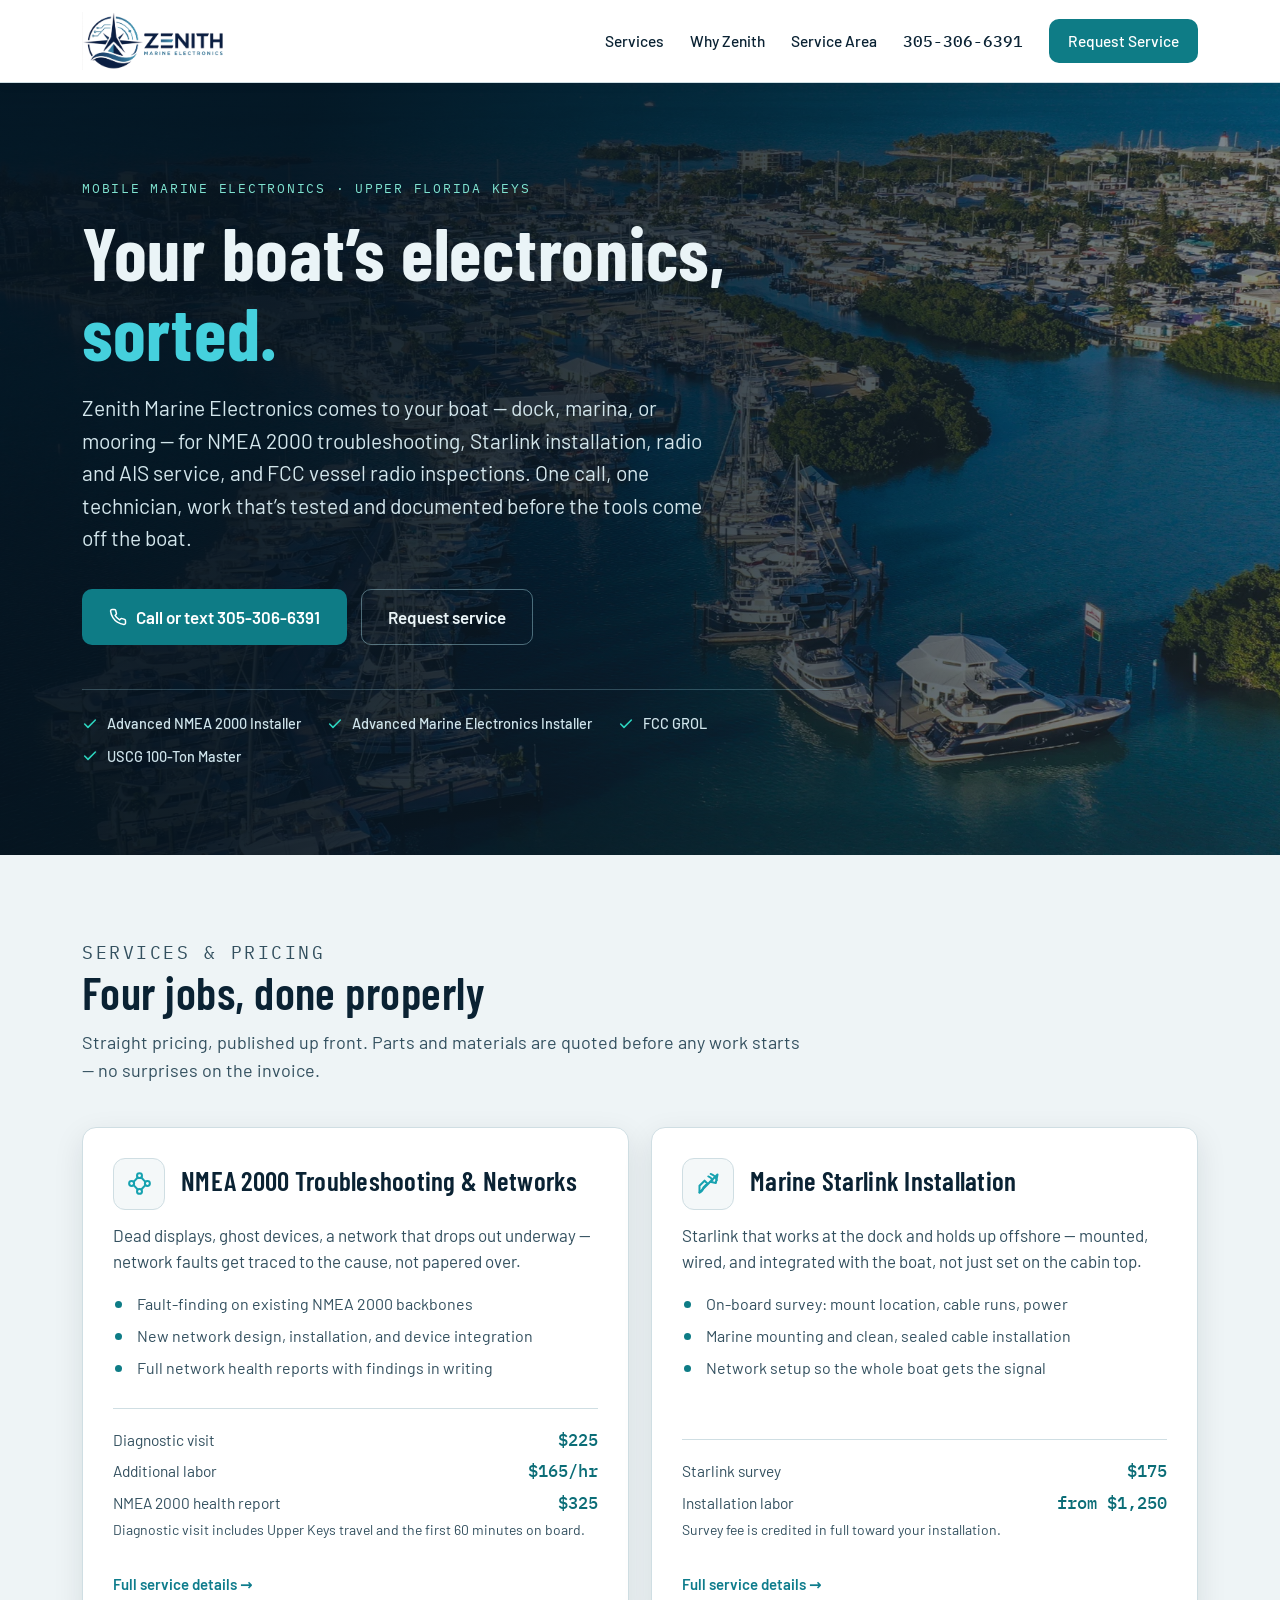
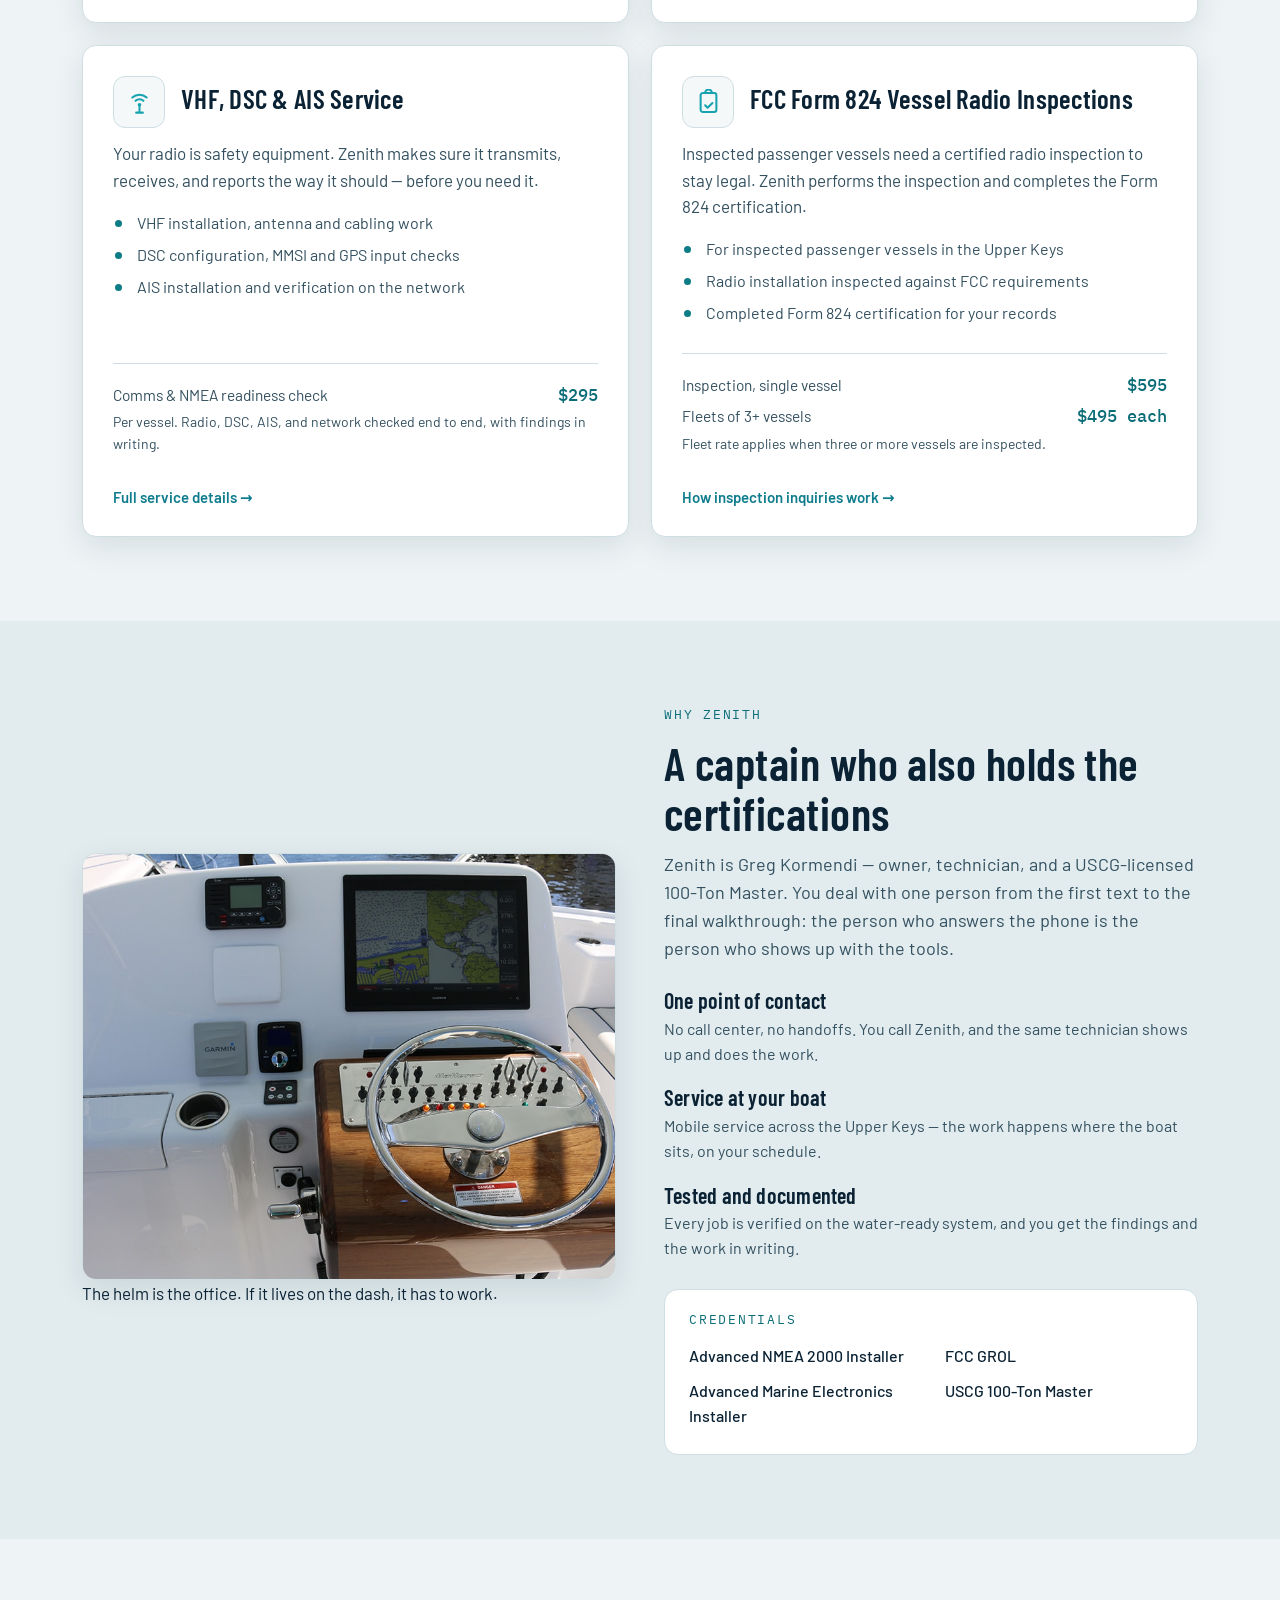
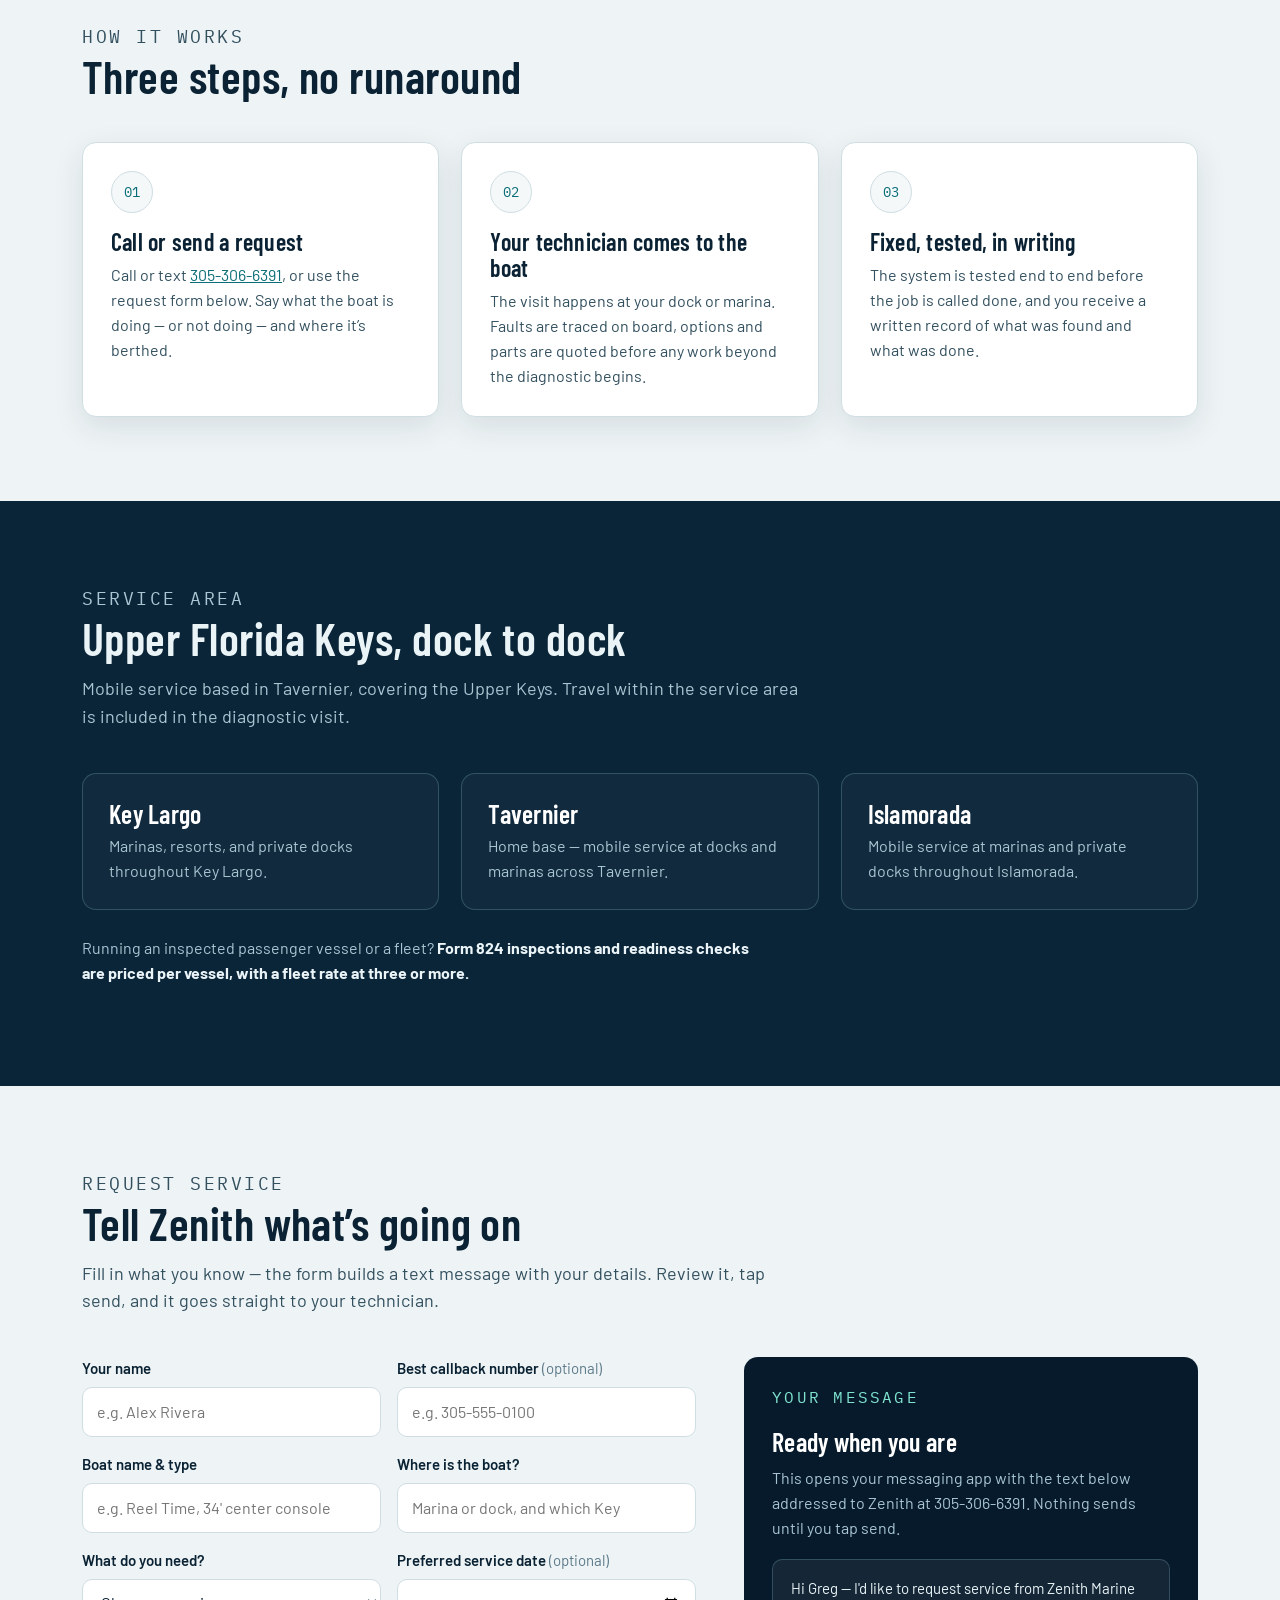
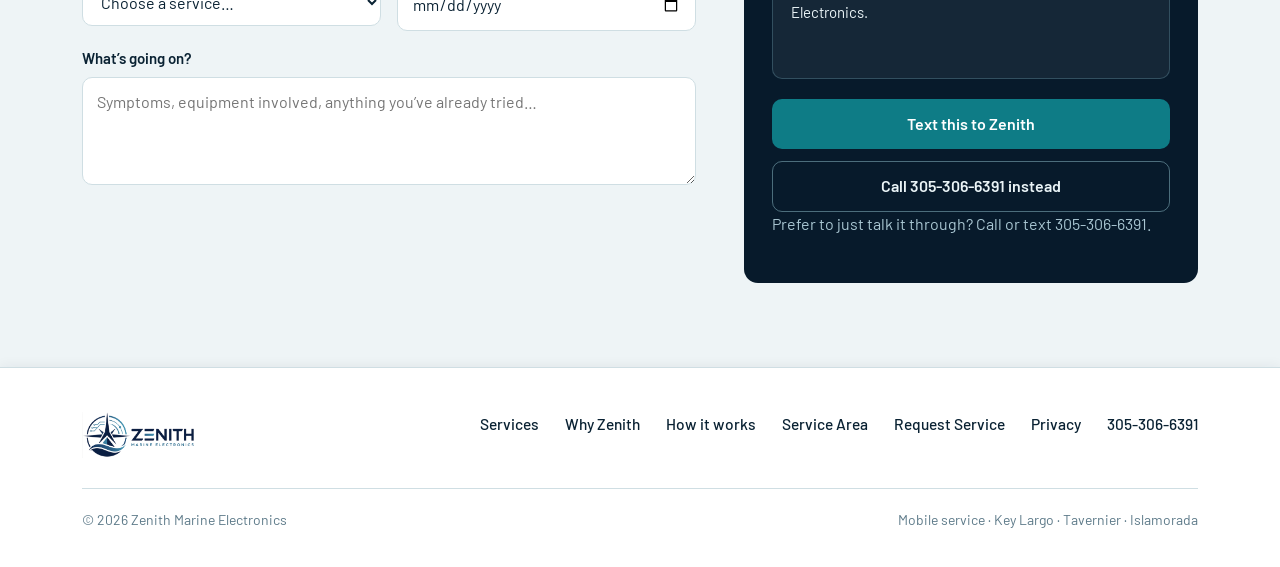
==== index.html @ 3e1ab03a "Replace homepage with approved one-page design; relabel service-page request sections" ====
<!doctype html>
<html lang="en">
  <head>
    <meta charset="utf-8" />
    <meta name="viewport" content="width=device-width, initial-scale=1, viewport-fit=cover" />
    <meta name="color-scheme" content="light dark" />
    <meta name="description" content="Zenith Marine Electronics — mobile marine electronics service in the Upper Florida Keys. NMEA 2000 troubleshooting, Starlink installation, VHF/DSC/AIS service, and FCC Form 824 vessel radio inspections. Call or text 305-306-6391." />
    <link rel="icon" href="assets/brand/favicon.png" type="image/png">
    <title>Zenith Marine Electronics — Marine Electronics Service, Upper Florida Keys</title>
    <link rel="preconnect" href="https://fonts.googleapis.com" />
    <link rel="preconnect" href="https://fonts.gstatic.com" crossorigin />
    <link href="https://fonts.googleapis.com/css2?family=Barlow+Condensed:wght@500;600;700&family=Barlow:wght@400;500;600;700&family=IBM+Plex+Mono:wght@400;500&display=swap" rel="stylesheet" />
    <style>
      :root {
        color-scheme: light;
        --bg: #eef4f6;
        --bg-deep: #e2ecef;
        --surface: #ffffff;
        --surface-2: #f4f8f9;
        --ink: #0a2233;
        --ink-soft: #33505f;
        --ink-faint: #5d7a89;
        --line: #cfdee3;
        --navy: #071a2b;
        --navy-2: #0a2438;
        --teal: #0e7c86;
        --teal-bright: #17a2b0;
        --cyan: #1593c4;
        --accent-ink: #0b6d77;
        --on-navy: #eaf4f7;
        --on-navy-soft: #a9c6d2;
        --price: #0b6d77;
        --shadow: 0 10px 30px rgba(7, 26, 43, 0.10);
        --radius: 14px;
      }
      @media (prefers-color-scheme: dark) {
        :root {
          color-scheme: dark;
          --bg: #06141f;
          --bg-deep: #04101a;
          --surface: #0a2133;
          --surface-2: #0d283d;
          --ink: #e9f3f6;
          --ink-soft: #b3cdd8;
          --ink-faint: #7e9dab;
          --line: #1d3d53;
          --navy: #04101a;
          --navy-2: #071a2b;
          --teal: #2dd4bf;
          --teal-bright: #3ec6d8;
          --cyan: #4cc3e8;
          --accent-ink: #5eead4;
          --on-navy: #eaf4f7;
          --on-navy-soft: #a9c6d2;
          --price: #5eead4;
          --shadow: 0 10px 30px rgba(0, 0, 0, 0.35);
        }
      }

      * { box-sizing: border-box; }
      html { scroll-behavior: smooth; }
      body {
        margin: 0;
        font-family: "Barlow", system-ui, -apple-system, "Segoe UI", sans-serif;
        background: var(--bg);
        color: var(--ink);
        line-height: 1.55;
        font-size: 17px;
        -webkit-font-smoothing: antialiased;
      }
      img { max-width: 100%; display: block; }
      a { color: var(--accent-ink); }
      h1, h2, h3 {
        font-family: "Barlow Condensed", "Barlow", sans-serif;
        font-weight: 600;
        line-height: 1.08;
        margin: 0;
        letter-spacing: 0.01em;
      }
      .wrap { max-width: 1160px; margin: 0 auto; padding: 0 22px; }
      section { padding: 84px 0; }
      .section-head { max-width: 720px; margin-bottom: 42px; }
      .section-head h2 { font-size: clamp(32px, 4.4vw, 46px); margin-bottom: 12px; }
      .section-head p { color: var(--ink-soft); margin: 0; font-size: 18px; }
      .kicker {
        font-family: "IBM Plex Mono", ui-monospace, monospace;
        font-size: 12.5px;
        letter-spacing: 0.14em;
        text-transform: uppercase;
        color: var(--accent-ink);
        margin: 0 0 14px;
      }

      /* ---------- Header ---------- */
      header {
        position: sticky; top: 0; z-index: 50;
        background: #ffffff;
        border-bottom: 1px solid var(--line);
        box-shadow: 0 1px 12px rgba(7, 26, 43, 0.06);
      }
      .header-in {
        display: flex; align-items: center; gap: 18px;
        padding-top: 12px; padding-bottom: 12px;
      }
      .brand { display: flex; align-items: center; gap: 12px; text-decoration: none; margin-right: auto; }
      .brand svg { flex: none; }
      .brand-logo {
        height: 58px; width: auto; flex: none;
        background: transparent; border-radius: 0; padding: 0;
      }
      .foot-logo {
        height: 46px; width: auto;
        background: transparent; border-radius: 0; padding: 0;
      }
      .brand-name {
        font-family: "Barlow Condensed", sans-serif;
        font-size: 24px; font-weight: 700; letter-spacing: 0.06em;
        color: #0a2233; line-height: 1;
      }
      .brand-sub {
        font-family: "IBM Plex Mono", monospace;
        font-size: 10.5px; letter-spacing: 0.22em;
        color: #5d7a89; text-transform: uppercase; margin-top: 3px;
      }
      nav.main { display: flex; align-items: center; gap: 26px; }
      nav.main a {
        color: #0a2233; text-decoration: none;
        font-weight: 500; font-size: 15.5px;
      }
      nav.main a:hover { color: var(--accent-ink); }
      nav.main a.btn-primary { color: #ffffff; }
      nav.main a.btn-primary:hover { color: #ffffff; }
      @media (prefers-color-scheme: dark) {
        nav.main a.btn-primary, nav.main a.btn-primary:hover { color: #04202b; }
      }
      .btn {
        display: inline-flex; align-items: center; gap: 9px;
        font-weight: 600; font-size: 16px; text-decoration: none;
        border-radius: 10px; padding: 12px 22px;
        border: 1px solid transparent; cursor: pointer;
        transition: background 0.15s ease, border-color 0.15s ease, color 0.15s ease;
      }
      .btn-primary { background: var(--teal); color: #ffffff; }
      .btn-primary:hover { background: var(--teal-bright); color: #ffffff; }
      @media (prefers-color-scheme: dark) {
        .btn-primary { color: #04202b; }
        .btn-primary:hover { color: #04202b; }
      }
      .btn-ghost { border-color: rgba(160, 210, 222, 0.45); color: var(--on-navy); background: transparent; }
      .btn-ghost:hover { border-color: var(--teal-bright); color: var(--teal-bright); }
      .btn-head { padding: 9px 18px; font-size: 15px; }
      .head-phone {
        font-family: "IBM Plex Mono", monospace; font-size: 15px;
        color: #0a2233; text-decoration: none; white-space: nowrap;
      }
      .head-phone:hover { color: var(--accent-ink); }
      @media (max-width: 900px) {
        nav.main a.nav-link { display: none; }
      }
      @media (max-width: 560px) {
        .head-phone { display: none; }
        .brand-name { font-size: 21px; }
        .brand-logo { height: 48px; padding: 0; }
        .foot-logo { height: 40px; }
      }

      /* ---------- Hero ---------- */
      .hero {
        position: relative; color: var(--on-navy);
        background: var(--navy-2);
        overflow: hidden;
      }
      .hero-photo {
        position: absolute; inset: 0;
        background: url("[data-uri]") center 38% / cover no-repeat;
      }
      .hero-shade {
        position: absolute; inset: 0;
        background: linear-gradient(100deg, rgba(4, 18, 30, 0.94) 22%, rgba(4, 18, 30, 0.78) 52%, rgba(4, 18, 30, 0.42) 100%);
      }
      .hero-in { position: relative; padding: 96px 0 88px; max-width: 760px; }
      .hero .kicker { color: #7fe3d0; }
      .hero h1 { font-size: clamp(44px, 6.6vw, 74px); font-weight: 700; margin-bottom: 20px; }
      .hero h1 .accent { color: #45d0dd; }
      .hero-lede { font-size: clamp(18px, 2.2vw, 21px); color: #d3e6ec; margin: 0 0 34px; max-width: 620px; }
      .hero-ctas { display: flex; flex-wrap: wrap; gap: 14px; margin-bottom: 44px; }
      .hero-ctas .btn { font-size: 17px; padding: 14px 26px; }
      .cred-row {
        display: flex; flex-wrap: wrap; gap: 10px 26px;
        border-top: 1px solid rgba(150, 205, 220, 0.28);
        padding-top: 22px;
      }
      .cred {
        display: flex; align-items: center; gap: 9px;
        font-size: 14.5px; font-weight: 500; color: #cfe4eb;
      }
      .cred svg { flex: none; }
      @media (max-width: 640px) {
        .hero-in { padding: 64px 0 60px; }
        .hero-shade { background: linear-gradient(180deg, rgba(4, 18, 30, 0.88), rgba(4, 18, 30, 0.82)); }
      }

      /* ---------- Services ---------- */
      .svc-grid {
        display: grid; grid-template-columns: repeat(2, 1fr); gap: 22px;
      }
      @media (max-width: 820px) { .svc-grid { grid-template-columns: 1fr; } }
      .svc {
        background: var(--surface); border: 1px solid var(--line);
        border-radius: var(--radius); padding: 30px 30px 26px;
        box-shadow: var(--shadow);
        display: flex; flex-direction: column;
      }
      .svc-top { display: flex; align-items: flex-start; gap: 16px; margin-bottom: 12px; }
      .svc-icon {
        flex: none; width: 52px; height: 52px; border-radius: 12px;
        background: var(--surface-2); border: 1px solid var(--line);
        display: flex; align-items: center; justify-content: center;
      }
      .svc h3 { font-size: 27px; padding-top: 8px; }
      .svc p { color: var(--ink-soft); margin: 0 0 18px; }
      .svc ul { margin: 0 0 20px; padding: 0; list-style: none; }
      .svc li {
        position: relative; padding-left: 24px; margin-bottom: 7px;
        color: var(--ink-soft); font-size: 16px;
      }
      .svc li::before {
        content: ""; position: absolute; left: 2px; top: 9px;
        width: 7px; height: 7px; border-radius: 50%;
        background: var(--teal);
      }
      .price-box {
        margin-top: auto; border-top: 1px solid var(--line); padding-top: 16px;
      }
      .price-line { display: flex; justify-content: space-between; align-items: baseline; gap: 14px; padding: 3px 0; }
      .price-line .what { color: var(--ink-soft); font-size: 15.5px; }
      .price-line .amt {
        font-family: "IBM Plex Mono", monospace; font-weight: 500;
        color: var(--price); white-space: nowrap; font-size: 16.5px;
      }
      .price-note { font-size: 14px; color: var(--ink-faint); margin-top: 8px; }

      /* ---------- Why Zenith ---------- */
      .why { background: var(--bg-deep); }
      .why-grid { display: grid; grid-template-columns: 1fr 1fr; gap: 48px; align-items: center; }
      @media (max-width: 860px) { .why-grid { grid-template-columns: 1fr; gap: 32px; } }
      .why-photo { border-radius: var(--radius); overflow: hidden; box-shadow: var(--shadow); border: 1px solid var(--line); }
      .why-photo img { width: 100%; height: 100%; object-fit: cover; aspect-ratio: 3 / 2.4; }
      .why-photo figcaption {
        font-size: 13.5px; color: var(--ink-faint); padding: 10px 4px 0;
      }
      .why h2 { font-size: clamp(32px, 4.4vw, 46px); margin-bottom: 14px; }
      .why .intro { color: var(--ink-soft); font-size: 18px; margin: 0 0 26px; }
      .why-points { display: grid; gap: 20px; }
      .why-point h3 { font-size: 22px; margin-bottom: 4px; display: flex; align-items: center; gap: 10px; }
      .why-point p { margin: 0; color: var(--ink-soft); font-size: 16px; }
      .cert-list {
        margin-top: 28px; border: 1px solid var(--line); border-radius: var(--radius);
        background: var(--surface); padding: 20px 24px;
      }
      .cert-list .kicker { margin-bottom: 10px; }
      .cert-list ul { margin: 0; padding: 0; list-style: none; columns: 2; column-gap: 28px; }
      .cert-list li { padding: 5px 0; font-weight: 500; font-size: 16px; break-inside: avoid; }
      @media (max-width: 560px) { .cert-list ul { columns: 1; } }

      /* ---------- How it works ---------- */
      .steps { display: grid; grid-template-columns: repeat(3, 1fr); gap: 22px; }
      @media (max-width: 820px) { .steps { grid-template-columns: 1fr; } }
      .step {
        border: 1px solid var(--line); border-radius: var(--radius);
        background: var(--surface); padding: 28px; box-shadow: var(--shadow);
      }
      .step-num {
        font-family: "IBM Plex Mono", monospace; font-size: 14px;
        color: var(--accent-ink); border: 1px solid var(--line);
        background: var(--surface-2); border-radius: 999px;
        width: 42px; height: 42px; display: flex; align-items: center; justify-content: center;
        margin-bottom: 16px;
      }
      .step h3 { font-size: 24px; margin-bottom: 8px; }
      .step p { margin: 0; color: var(--ink-soft); font-size: 16px; }

      /* ---------- Service area ---------- */
      .area { background: var(--navy-2); color: var(--on-navy); }
      .area h2 { font-size: clamp(32px, 4.4vw, 46px); margin-bottom: 12px; }
      .area .section-head p { color: var(--on-navy-soft); }
      .area .kicker { color: #7fe3d0; }
      .area-grid { display: grid; grid-template-columns: repeat(3, 1fr); gap: 22px; }
      @media (max-width: 820px) { .area-grid { grid-template-columns: 1fr; } }
      .area-card {
        border: 1px solid rgba(140, 200, 215, 0.25); border-radius: var(--radius);
        padding: 26px; background: rgba(255, 255, 255, 0.03);
      }
      .area-card h3 { font-size: 26px; margin-bottom: 6px; color: #ffffff; }
      .area-card p { margin: 0; color: var(--on-navy-soft); font-size: 16px; }
      .area-note { margin-top: 26px; color: var(--on-navy-soft); font-size: 16px; max-width: 680px; }
      .area-note strong { color: var(--on-navy); }

      /* ---------- Request ---------- */
      .req-grid { display: grid; grid-template-columns: 1.15fr 0.85fr; gap: 48px; align-items: start; }
      @media (max-width: 900px) { .req-grid { grid-template-columns: 1fr; gap: 36px; } }
      form.req { display: grid; gap: 16px; }
      .field label { display: block; font-weight: 600; font-size: 15px; margin-bottom: 6px; }
      .field label .opt { font-weight: 400; color: var(--ink-faint); }
      .field input, .field select, .field textarea {
        width: 100%; font: inherit; font-size: 16px; color: var(--ink);
        background: var(--surface); border: 1px solid var(--line);
        border-radius: 10px; padding: 12px 14px;
      }
      .field textarea { min-height: 108px; resize: vertical; }
      .field input:focus, .field select:focus, .field textarea:focus {
        outline: 2px solid var(--teal-bright); outline-offset: 1px; border-color: transparent;
      }
      .field-row { display: grid; grid-template-columns: 1fr 1fr; gap: 16px; }
      @media (max-width: 560px) { .field-row { grid-template-columns: 1fr; } }
      .preview-card {
        background: var(--navy); color: var(--on-navy);
        border-radius: var(--radius); padding: 28px; position: sticky; top: 92px;
      }
      .preview-card .kicker { color: #7fe3d0; }
      .preview-card h3 { font-size: 26px; margin-bottom: 10px; color: #ffffff; }
      .preview-card p { color: var(--on-navy-soft); font-size: 16px; margin: 0 0 18px; }
      .msg-preview {
        background: rgba(255, 255, 255, 0.06);
        border: 1px solid rgba(140, 200, 215, 0.25);
        border-radius: 10px; padding: 16px 18px;
        font-size: 15px; line-height: 1.6; white-space: pre-wrap; word-break: break-word;
        min-height: 120px; margin-bottom: 20px; color: #eaf4f7;
      }
      .preview-actions { display: grid; gap: 12px; }
      .preview-actions .btn { justify-content: center; }
      .fineprint { font-size: 13.5px; color: var(--on-navy-soft); margin-top: 14px; }

      /* ---------- Footer ---------- */
      footer {
        background: #ffffff; color: #33505f;
        padding: 44px 0 36px; border-top: 1px solid #cfdee3;
        box-shadow: 0 -1px 12px rgba(7, 26, 43, 0.06);
      }
      .foot-in { display: flex; flex-wrap: wrap; gap: 18px 40px; align-items: flex-start; justify-content: space-between; }
      .foot-brand { display: flex; align-items: center; gap: 12px; }
      .foot-links { display: flex; flex-wrap: wrap; gap: 8px 26px; font-size: 15.5px; }
      .foot-links a { color: #0a2233; text-decoration: none; font-weight: 500; }
      .foot-links a:hover { color: var(--accent-ink); }
      .foot-bottom {
        margin-top: 30px; padding-top: 20px;
        border-top: 1px solid #cfdee3;
        color: #5d7a89;
        font-size: 14px; display: flex; flex-wrap: wrap; gap: 6px 22px; justify-content: space-between;
      }

      @media (prefers-reduced-motion: reduce) {
        html { scroll-behavior: auto; }
        * { transition: none !important; }
      }
    </style>
  
    <link rel="canonical" href="https://zenithmarineelectronics.com/">
    <meta property="og:type" content="website">
    <meta property="og:site_name" content="Zenith Marine Electronics">
    <meta property="og:title" content="Zenith Marine Electronics | NMEA, Starlink & Marine Radio">
    <meta property="og:description" content="NMEA 2000 networks, marine Starlink systems, VHF radio service and FCC Form 824 vessel radio inspections in the Upper Florida Keys.">
    <meta property="og:url" content="https://zenithmarineelectronics.com/">
    <meta property="og:image" content="https://zenithmarineelectronics.com/assets/images/harbor-social.webp">
    <meta property="og:image:width" content="1200">
    <meta property="og:image:height" content="630">
    <meta name="twitter:card" content="summary_large_image">
    <meta name="twitter:title" content="Zenith Marine Electronics | NMEA, Starlink & Marine Radio">
    <meta name="twitter:description" content="Mobile marine-electronics service in Key Largo, Tavernier, and Islamorada.">
    <meta name="twitter:image" content="https://zenithmarineelectronics.com/assets/images/harbor-social.webp">
    <script type="application/ld+json">
    {
      "@context": "https://schema.org",
      "@type": "ProfessionalService",
      "name": "Zenith Marine Electronics",
      "url": "https://zenithmarineelectronics.com/",
      "telephone": "+1-305-306-6391",
      "image": "https://zenithmarineelectronics.com/assets/images/harbor-social.webp",
      "description": "Mobile NMEA 2000 network service, marine Starlink installation, VHF/DSC/AIS service, and FCC Form 824 vessel radio inspections in the Upper Florida Keys.",
      "areaServed": [
        {"@type": "City", "name": "Key Largo, Florida"},
        {"@type": "City", "name": "Tavernier, Florida"},
        {"@type": "City", "name": "Islamorada, Florida"}
      ],
      "hasOfferCatalog": {
        "@type": "OfferCatalog",
        "name": "Marine electronics services",
        "itemListElement": [
          {"@type": "Offer", "itemOffered": {"@type": "Service", "name": "NMEA 2000 network service", "url": "https://zenithmarineelectronics.com/nmea-2000-troubleshooting-upper-florida-keys.html"}},
          {"@type": "Offer", "itemOffered": {"@type": "Service", "name": "Marine Starlink installation", "url": "https://zenithmarineelectronics.com/marine-starlink-installation-upper-florida-keys.html"}},
          {"@type": "Offer", "itemOffered": {"@type": "Service", "name": "VHF, DSC and AIS service", "url": "https://zenithmarineelectronics.com/vhf-dsc-ais-service-upper-florida-keys.html"}},
          {"@type": "Offer", "itemOffered": {"@type": "Service", "name": "FCC Form 824 vessel radio inspection", "url": "https://zenithmarineelectronics.com/#services"}}
        ]
      }
    }
    </script>
    <!-- Google tag (gtag.js) -->
    <script async src="https://www.googletagmanager.com/gtag/js?id=G-H8KGT9K2TM"></script>
    <script>
      window.dataLayer = window.dataLayer || [];
      window.gtag = window.gtag || function(){ window.dataLayer.push(arguments); };
      window.gtag('js', new Date());
      window.gtag('config', 'G-H8KGT9K2TM');
    </script>
    <style>
      .svc-link { display: inline-block; margin-top: 14px; font-weight: 600; font-size: 15px; color: #0e7c8c; text-decoration: none; }
      .svc-link:hover { text-decoration: underline; }
      section[id], footer[id] { scroll-margin-top: 84px; }
    </style>
  </head>
  <body>

    <!-- ================= Header ================= -->
    <header>
      <div class="wrap header-in">
        <a class="brand" href="#top" aria-label="Zenith Marine Electronics — home">
          <img class="brand-logo" src="[data-uri]" width="1500" height="618" alt="Zenith Marine Electronics" />
        </a>
        <nav class="main" aria-label="Main">
          <a class="nav-link" href="#services">Services</a>
          <a class="nav-link" href="#why">Why Zenith</a>
          <a class="nav-link" href="#area">Service Area</a>
          <a class="head-phone" href="tel:+13053066391">305-306-6391</a>
          <a class="btn btn-primary btn-head" href="#request">Request Service</a>
        </nav>
      </div>
    </header>

    <main id="top">
      <!-- ================= Hero ================= -->
      <div class="hero">
        <div class="hero-photo" aria-hidden="true"></div>
        <div class="hero-shade" aria-hidden="true"></div>
        <div class="wrap">
          <div class="hero-in">
            <p class="kicker">Mobile marine electronics · Upper Florida Keys</p>
            <h1>Your boat&rsquo;s electronics, <span class="accent">sorted.</span></h1>
            <p class="hero-lede">
              Zenith Marine Electronics comes to your boat — dock, marina, or mooring — for
              NMEA 2000 troubleshooting, Starlink installation, radio and AIS service, and
              FCC vessel radio inspections. One call, one technician, work that&rsquo;s
              tested and documented before the tools come off the boat.
            </p>
            <div class="hero-ctas">
              <a class="btn btn-primary" href="tel:+13053066391">
                <svg width="18" height="18" viewBox="0 0 24 24" fill="none" stroke="currentColor" stroke-width="2" stroke-linecap="round" stroke-linejoin="round" aria-hidden="true"><path d="M22 16.92v3a2 2 0 0 1-2.18 2 19.79 19.79 0 0 1-8.63-3.07 19.5 19.5 0 0 1-6-6 19.79 19.79 0 0 1-3.07-8.67A2 2 0 0 1 4.11 2h3a2 2 0 0 1 2 1.72c.127.96.361 1.903.7 2.81a2 2 0 0 1-.45 2.11L8.09 9.91a16 16 0 0 0 6 6l1.27-1.27a2 2 0 0 1 2.11-.45c.907.339 1.85.573 2.81.7A2 2 0 0 1 22 16.92z"/></svg>
                Call or text 305-306-6391
              </a>
              <a class="btn btn-ghost" href="#request">Request service</a>
            </div>
            <div class="cred-row">
              <span class="cred">
                <svg width="16" height="16" viewBox="0 0 24 24" fill="none" stroke="#2dd4bf" stroke-width="2.4" stroke-linecap="round" stroke-linejoin="round" aria-hidden="true"><path d="M20 6 9 17l-5-5"/></svg>
                Advanced NMEA 2000 Installer
              </span>
              <span class="cred">
                <svg width="16" height="16" viewBox="0 0 24 24" fill="none" stroke="#2dd4bf" stroke-width="2.4" stroke-linecap="round" stroke-linejoin="round" aria-hidden="true"><path d="M20 6 9 17l-5-5"/></svg>
                Advanced Marine Electronics Installer
              </span>
              <span class="cred">
                <svg width="16" height="16" viewBox="0 0 24 24" fill="none" stroke="#2dd4bf" stroke-width="2.4" stroke-linecap="round" stroke-linejoin="round" aria-hidden="true"><path d="M20 6 9 17l-5-5"/></svg>
                FCC GROL
              </span>
              <span class="cred">
                <svg width="16" height="16" viewBox="0 0 24 24" fill="none" stroke="#2dd4bf" stroke-width="2.4" stroke-linecap="round" stroke-linejoin="round" aria-hidden="true"><path d="M20 6 9 17l-5-5"/></svg>
                USCG 100-Ton Master
              </span>
            </div>
          </div>
        </div>
      </div>

      <!-- ================= Services ================= -->
      <section id="services"><a id="nmea-service" aria-hidden="true"></a><a id="starlink-service" aria-hidden="true"></a><a id="radio-service" aria-hidden="true"></a>
        <div class="wrap">
          <div class="section-head">
            <p class="kicker">Services &amp; pricing</p>
            <h2>Four jobs, done properly</h2>
            <p>Straight pricing, published up front. Parts and materials are quoted before any work starts — no surprises on the invoice.</p>
          </div>

          <div class="svc-grid">
            <!-- NMEA 2000 -->
            <article class="svc">
              <div class="svc-top">
                <span class="svc-icon" aria-hidden="true">
                  <svg width="27" height="27" viewBox="0 0 24 24" fill="none" stroke="#17a2b0" stroke-width="1.8" stroke-linecap="round" stroke-linejoin="round"><circle cx="5" cy="12" r="2.2"/><circle cx="12" cy="5" r="2.2"/><circle cx="19" cy="12" r="2.2"/><circle cx="12" cy="19" r="2.2"/><path d="M6.8 10.6 10.4 6.7M13.6 6.7l3.6 3.9M17.2 13.4l-3.6 3.9M10.4 17.3 6.8 13.4"/></svg>
                </span>
                <h3>NMEA 2000 Troubleshooting &amp; Networks</h3>
              </div>
              <p>Dead displays, ghost devices, a network that drops out underway — network faults get traced to the cause, not papered over.</p>
              <ul>
                <li>Fault-finding on existing NMEA 2000 backbones</li>
                <li>New network design, installation, and device integration</li>
                <li>Full network health reports with findings in writing</li>
              </ul>
              <div class="price-box">
                <div class="price-line"><span class="what">Diagnostic visit</span><span class="amt">$225</span></div>
                <div class="price-line"><span class="what">Additional labor</span><span class="amt">$165/hr</span></div>
                <div class="price-line"><span class="what">NMEA 2000 health report</span><span class="amt">$325</span></div>
                <p class="price-note">Diagnostic visit includes Upper Keys travel and the first 60 minutes on board.</p>
              </div>
            
              <a class="svc-link" href="nmea-2000-troubleshooting-upper-florida-keys.html">Full service details <span aria-hidden="true">→</span></a>
            </article>

            <!-- Starlink -->
            <article class="svc">
              <div class="svc-top">
                <span class="svc-icon" aria-hidden="true">
                  <svg width="27" height="27" viewBox="0 0 24 24" fill="none" stroke="#17a2b0" stroke-width="1.8" stroke-linecap="round" stroke-linejoin="round"><path d="M4 20 13.5 10.5"/><path d="M13.5 10.5 20 4l-1.5 7.5-5-1z"/><path d="M15.5 4.5a6 6 0 0 1 4 4M17.8 2.2a9.5 9.5 0 0 1 6 6" transform="translate(-2.5 1.5) scale(0.92)"/><path d="M4 20c2-1 3-2 3.5-4.5L11 12l-2.5-2.5L4 14z"/></svg>
                </span>
                <h3>Marine Starlink Installation</h3>
              </div>
              <p>Starlink that works at the dock and holds up offshore — mounted, wired, and integrated with the boat, not just set on the cabin top.</p>
              <ul>
                <li>On-board survey: mount location, cable runs, power</li>
                <li>Marine mounting and clean, sealed cable installation</li>
                <li>Network setup so the whole boat gets the signal</li>
              </ul>
              <div class="price-box">
                <div class="price-line"><span class="what">Starlink survey</span><span class="amt">$175</span></div>
                <div class="price-line"><span class="what">Installation labor</span><span class="amt">from $1,250</span></div>
                <p class="price-note">Survey fee is credited in full toward your installation.</p>
              </div>
            
              <a class="svc-link" href="marine-starlink-installation-upper-florida-keys.html">Full service details <span aria-hidden="true">→</span></a>
            </article>

            <!-- VHF / DSC / AIS -->
            <article class="svc">
              <div class="svc-top">
                <span class="svc-icon" aria-hidden="true">
                  <svg width="27" height="27" viewBox="0 0 24 24" fill="none" stroke="#17a2b0" stroke-width="1.8" stroke-linecap="round" stroke-linejoin="round"><path d="M12 20v-6"/><path d="M8.5 10.5a5 5 0 0 1 7 0"/><path d="M5.6 7.6a9.5 9.5 0 0 1 12.8 0"/><circle cx="12" cy="14" r="1.6" fill="#17a2b0" stroke="none"/><path d="M9 21h6"/></svg>
                </span>
                <h3>VHF, DSC &amp; AIS Service</h3>
              </div>
              <p>Your radio is safety equipment. Zenith makes sure it transmits, receives, and reports the way it should — before you need it.</p>
              <ul>
                <li>VHF installation, antenna and cabling work</li>
                <li>DSC configuration, MMSI and GPS input checks</li>
                <li>AIS installation and verification on the network</li>
              </ul>
              <div class="price-box">
                <div class="price-line"><span class="what">Comms &amp; NMEA readiness check</span><span class="amt">$295</span></div>
                <p class="price-note">Per vessel. Radio, DSC, AIS, and network checked end to end, with findings in writing.</p>
              </div>
            
              <a class="svc-link" href="vhf-dsc-ais-service-upper-florida-keys.html">Full service details <span aria-hidden="true">→</span></a>
            </article>

            <!-- FCC 824 -->
            <article class="svc">
              <div class="svc-top">
                <span class="svc-icon" aria-hidden="true">
                  <svg width="27" height="27" viewBox="0 0 24 24" fill="none" stroke="#17a2b0" stroke-width="1.8" stroke-linecap="round" stroke-linejoin="round"><rect x="5" y="3.5" width="14" height="17" rx="2"/><path d="M9 3.5a3 3 0 0 1 6 0"/><path d="m9 14.5 2.2 2.2L15.5 12.5"/></svg>
                </span>
                <h3>FCC Form 824 Vessel Radio Inspections</h3>
              </div>
              <p>Inspected passenger vessels need a certified radio inspection to stay legal. Zenith performs the inspection and completes the Form 824 certification.</p>
              <ul>
                <li>For inspected passenger vessels in the Upper Keys</li>
                <li>Radio installation inspected against FCC requirements</li>
                <li>Completed Form 824 certification for your records</li>
              </ul>
              <div class="price-box">
                <div class="price-line"><span class="what">Inspection, single vessel</span><span class="amt">$595</span></div>
                <div class="price-line"><span class="what">Fleets of 3+ vessels</span><span class="amt">$495 each</span></div>
                <p class="price-note">Fleet rate applies when three or more vessels are inspected.</p>
              </div>
            
              <a class="svc-link" href="vhf-dsc-ais-service-upper-florida-keys.html">How inspection inquiries work <span aria-hidden="true">→</span></a>
            </article>
          </div>
        </div>
      </section>

      <a id="about" aria-hidden="true"></a><a id="qualifications" aria-hidden="true"></a>
        <!-- ================= Why Zenith ================= -->
      <section class="why" id="why">
        <div class="wrap why-grid">
          <figure style="margin:0;">
            <div class="why-photo">
              <img src="[data-uri]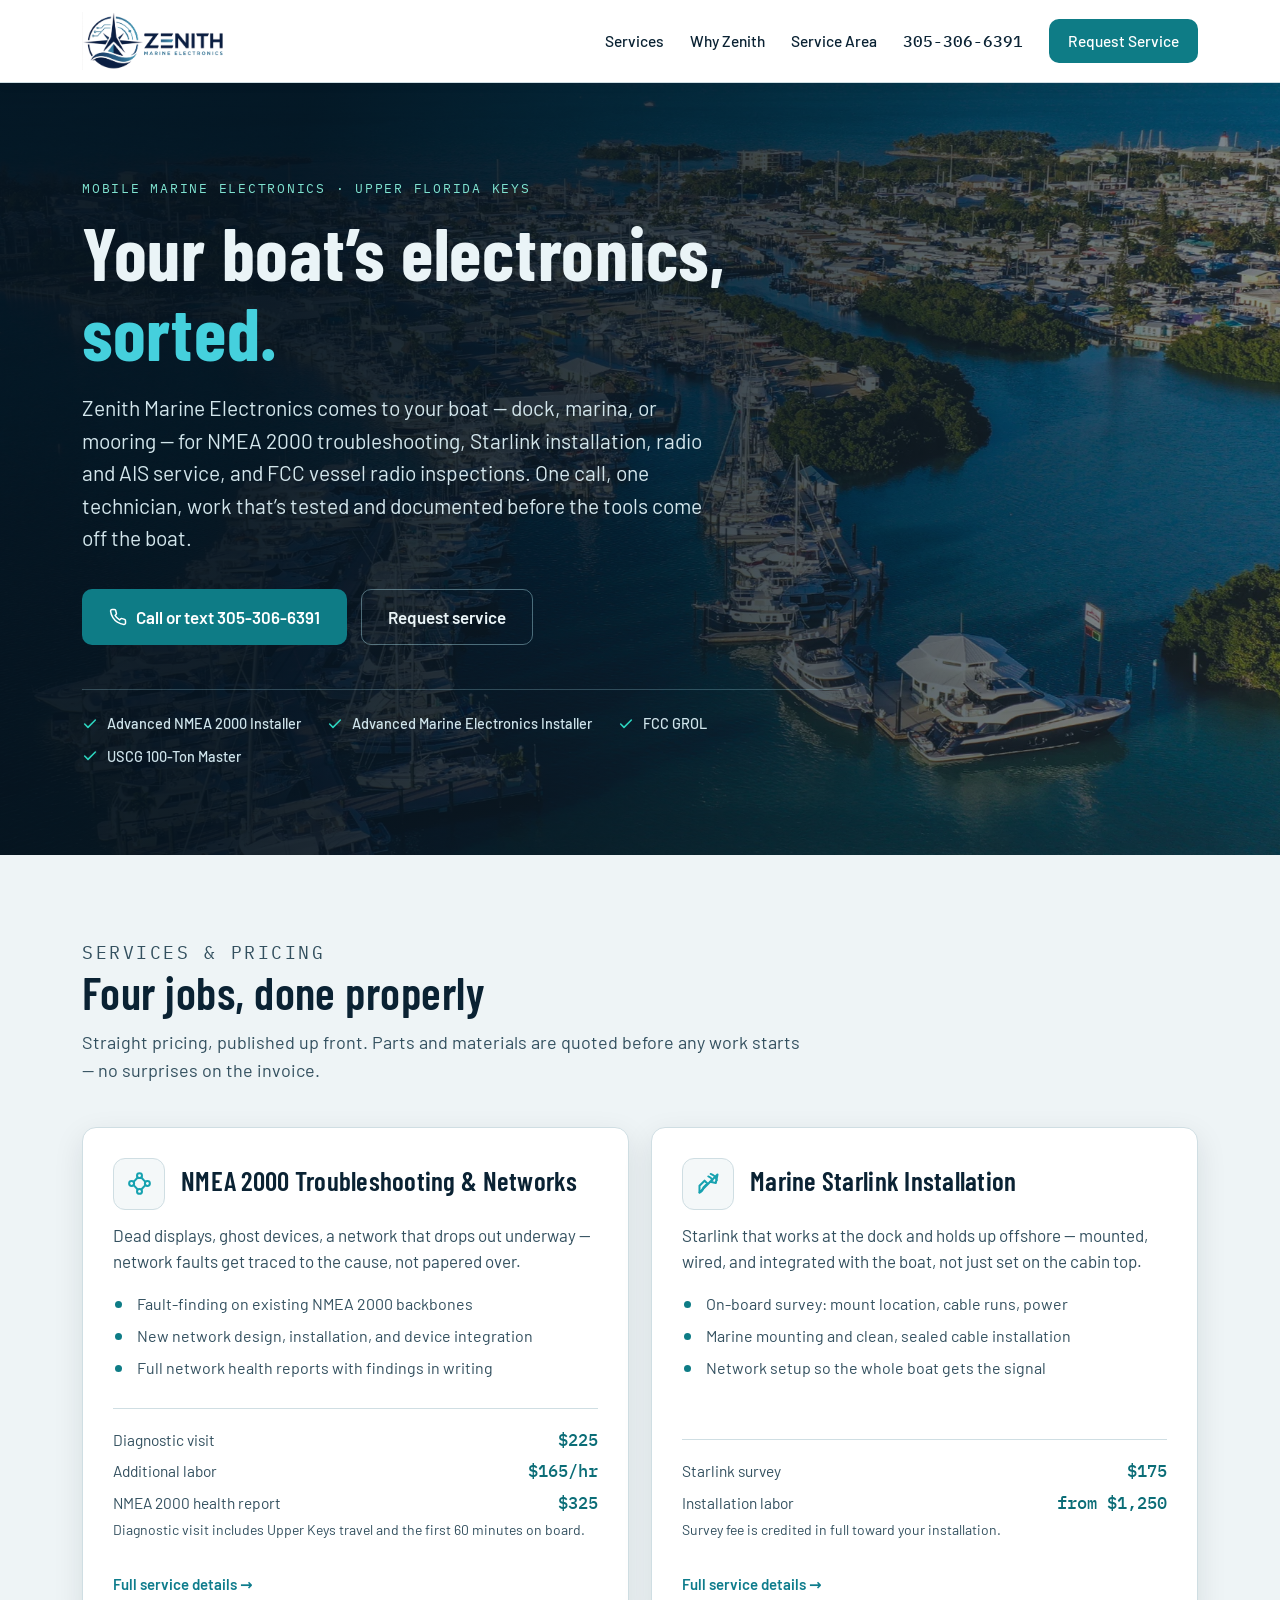
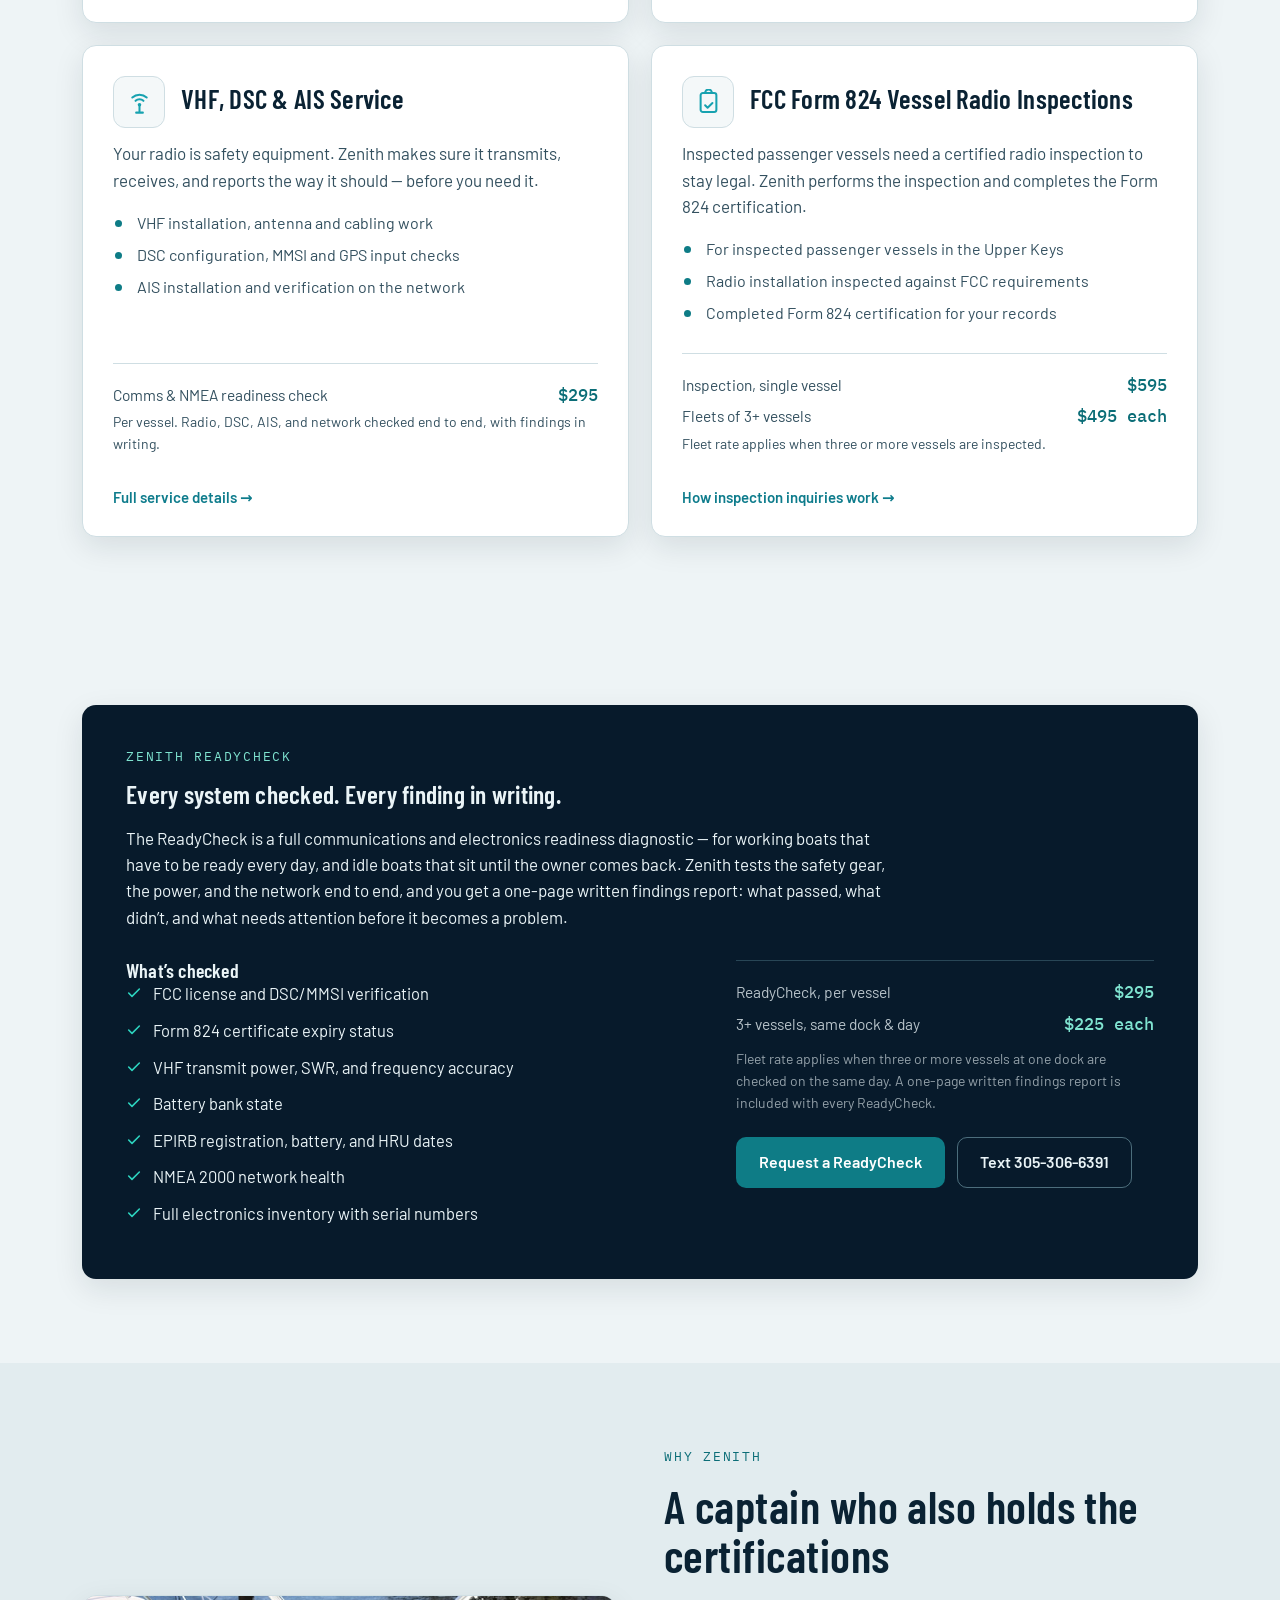
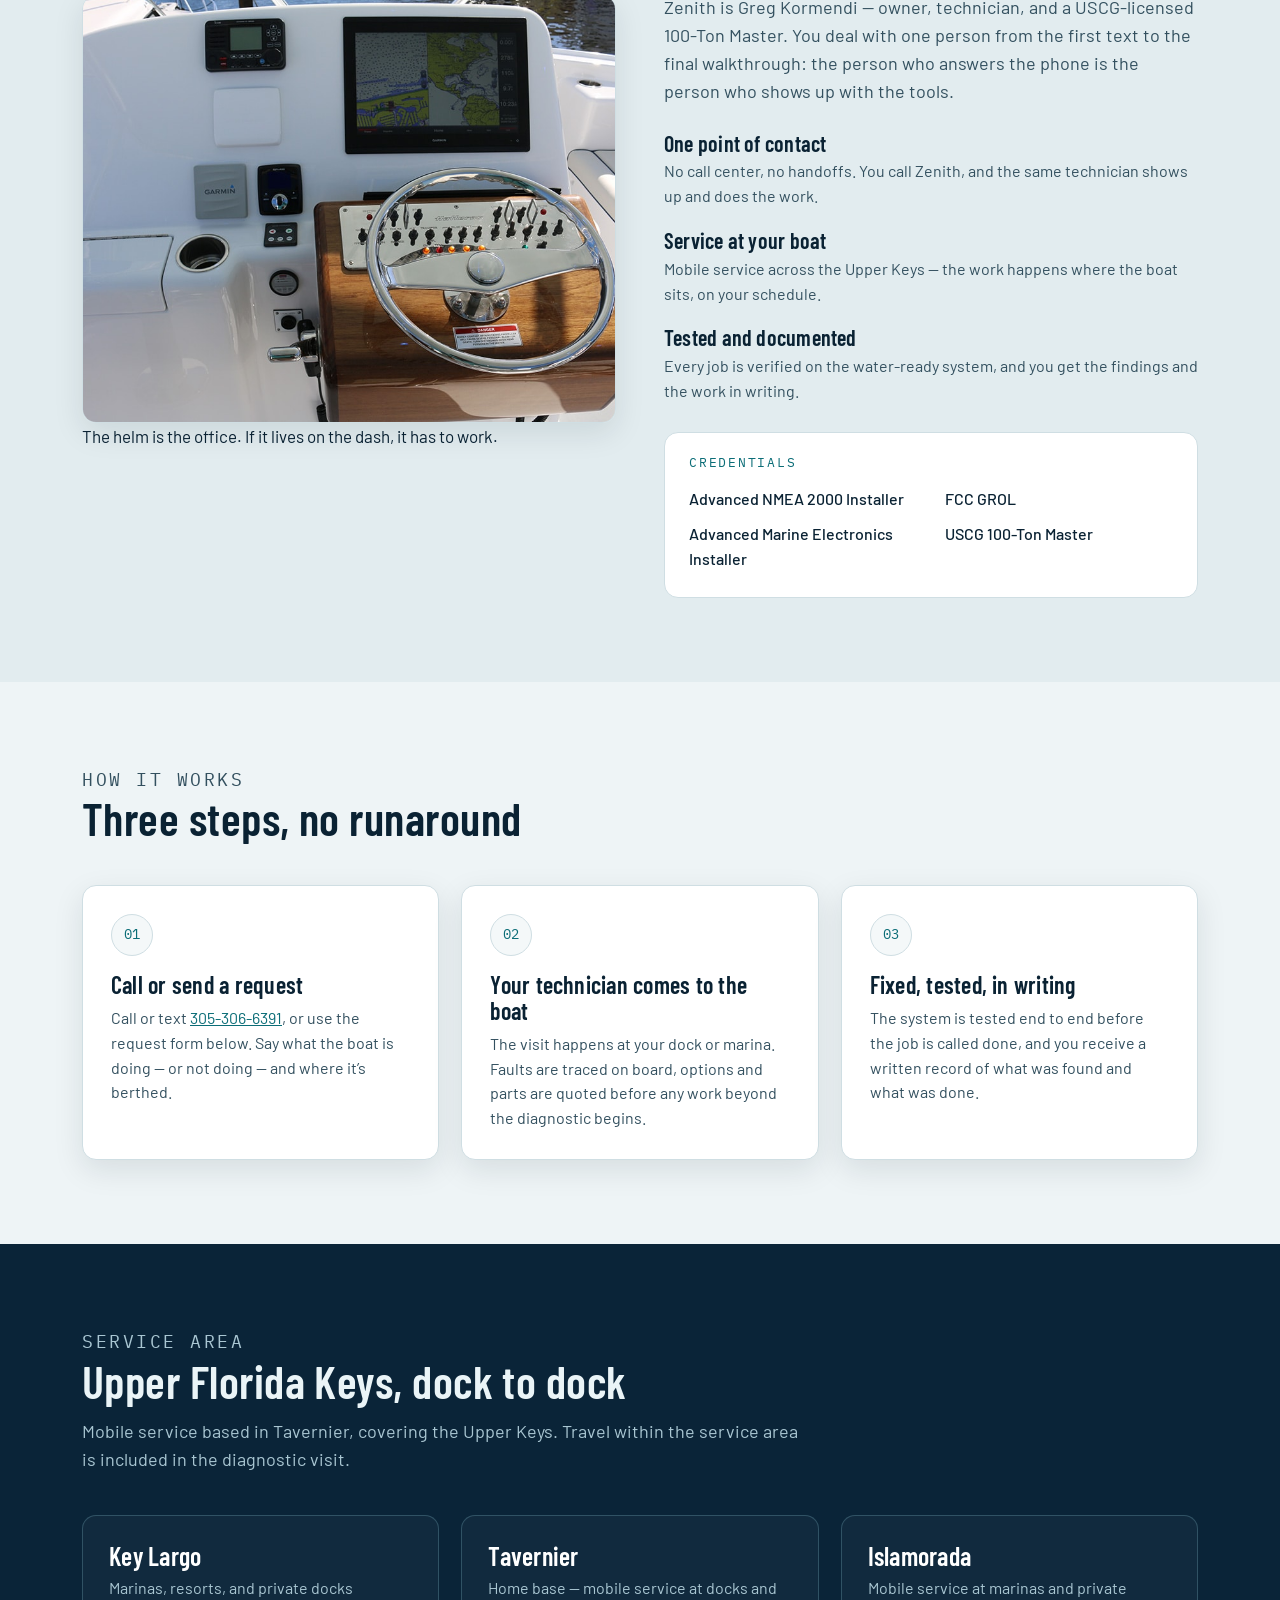
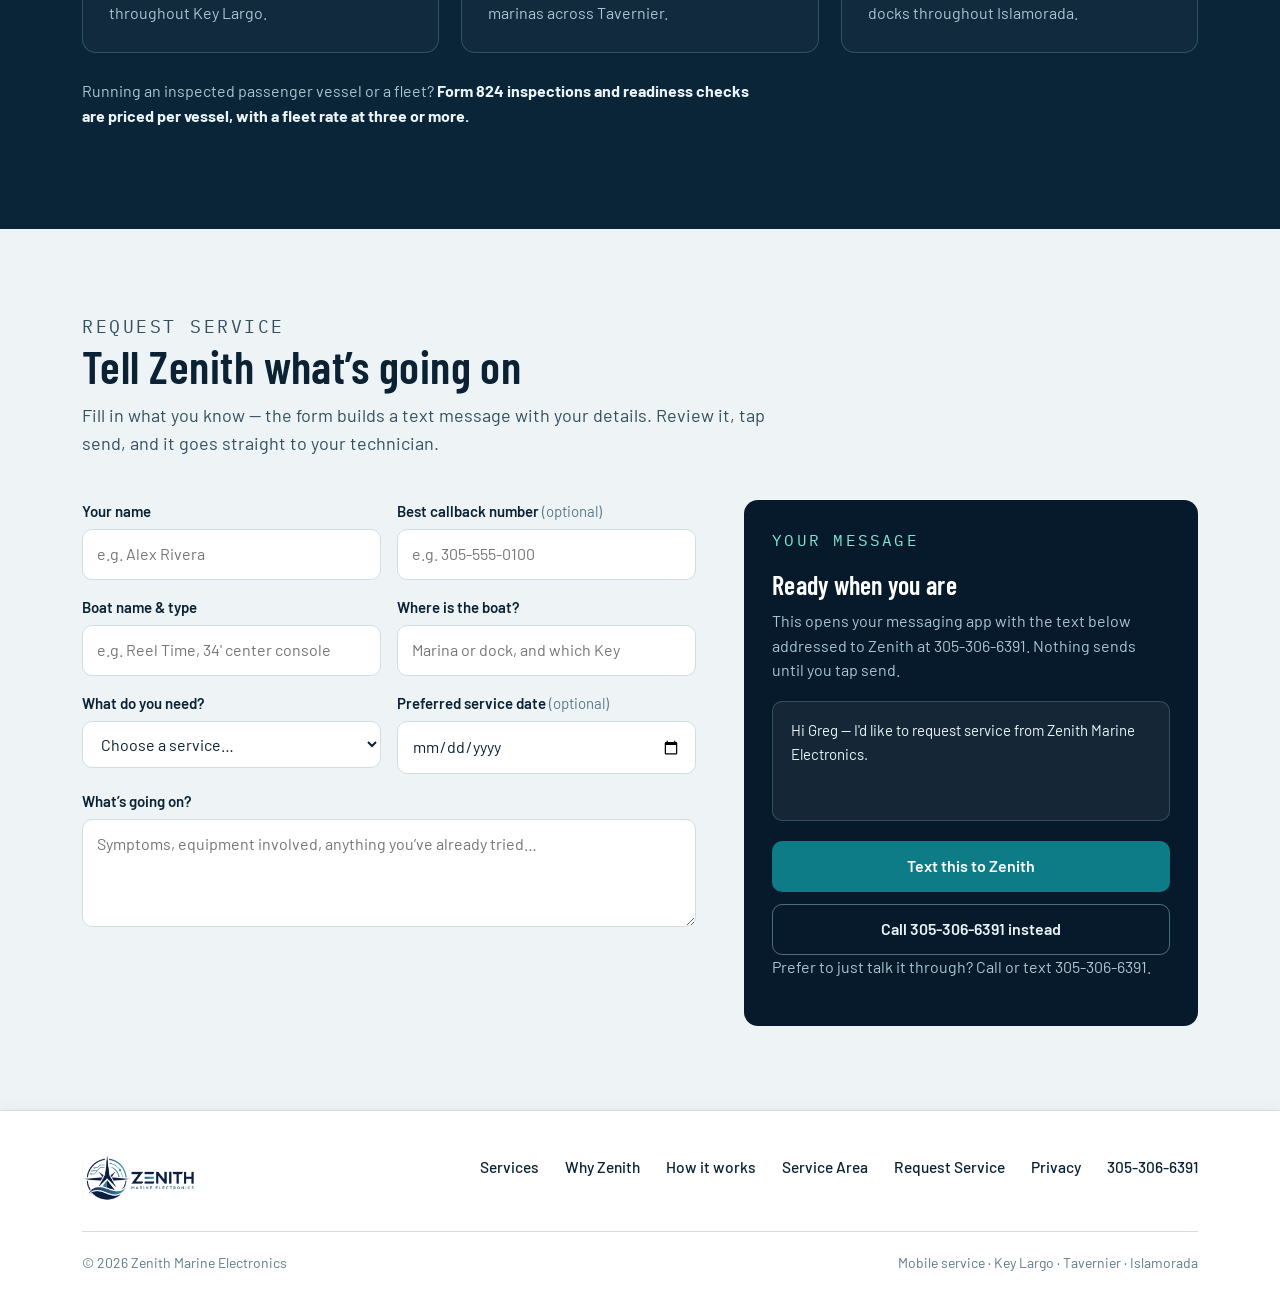
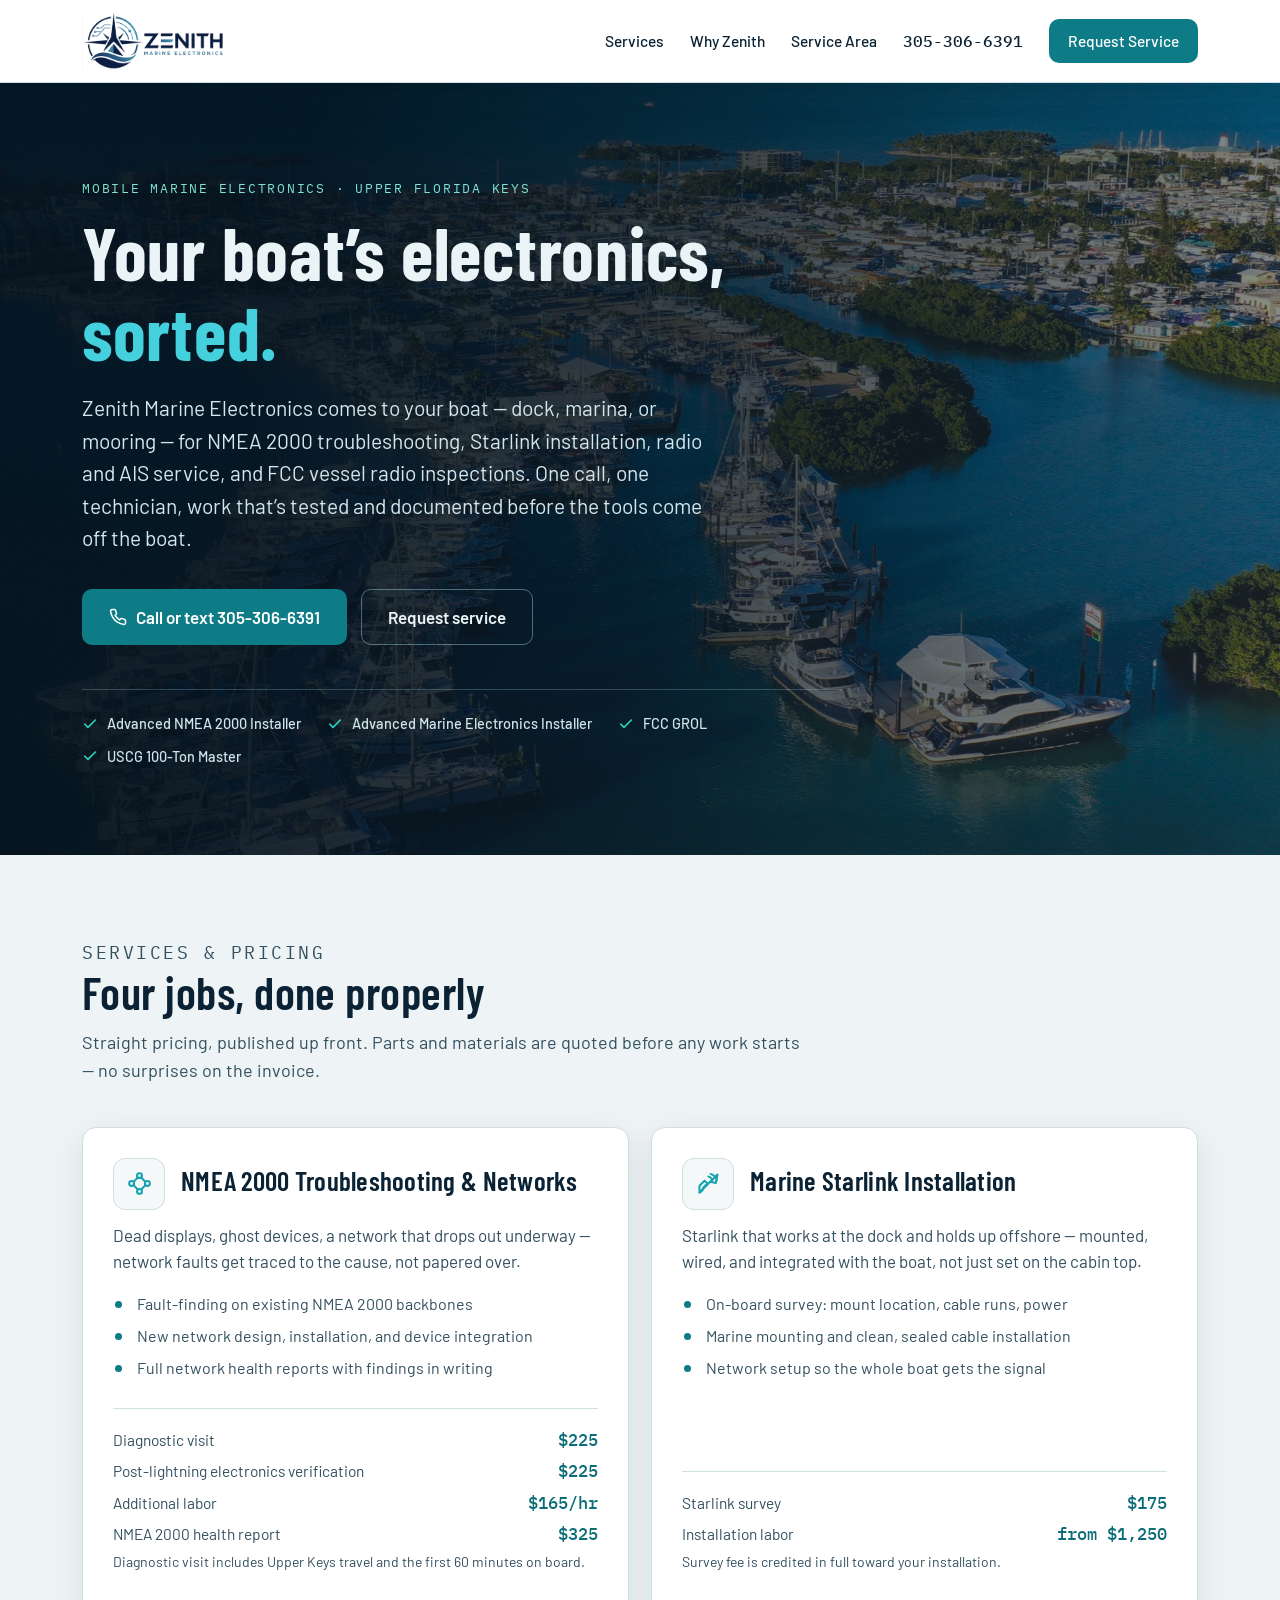
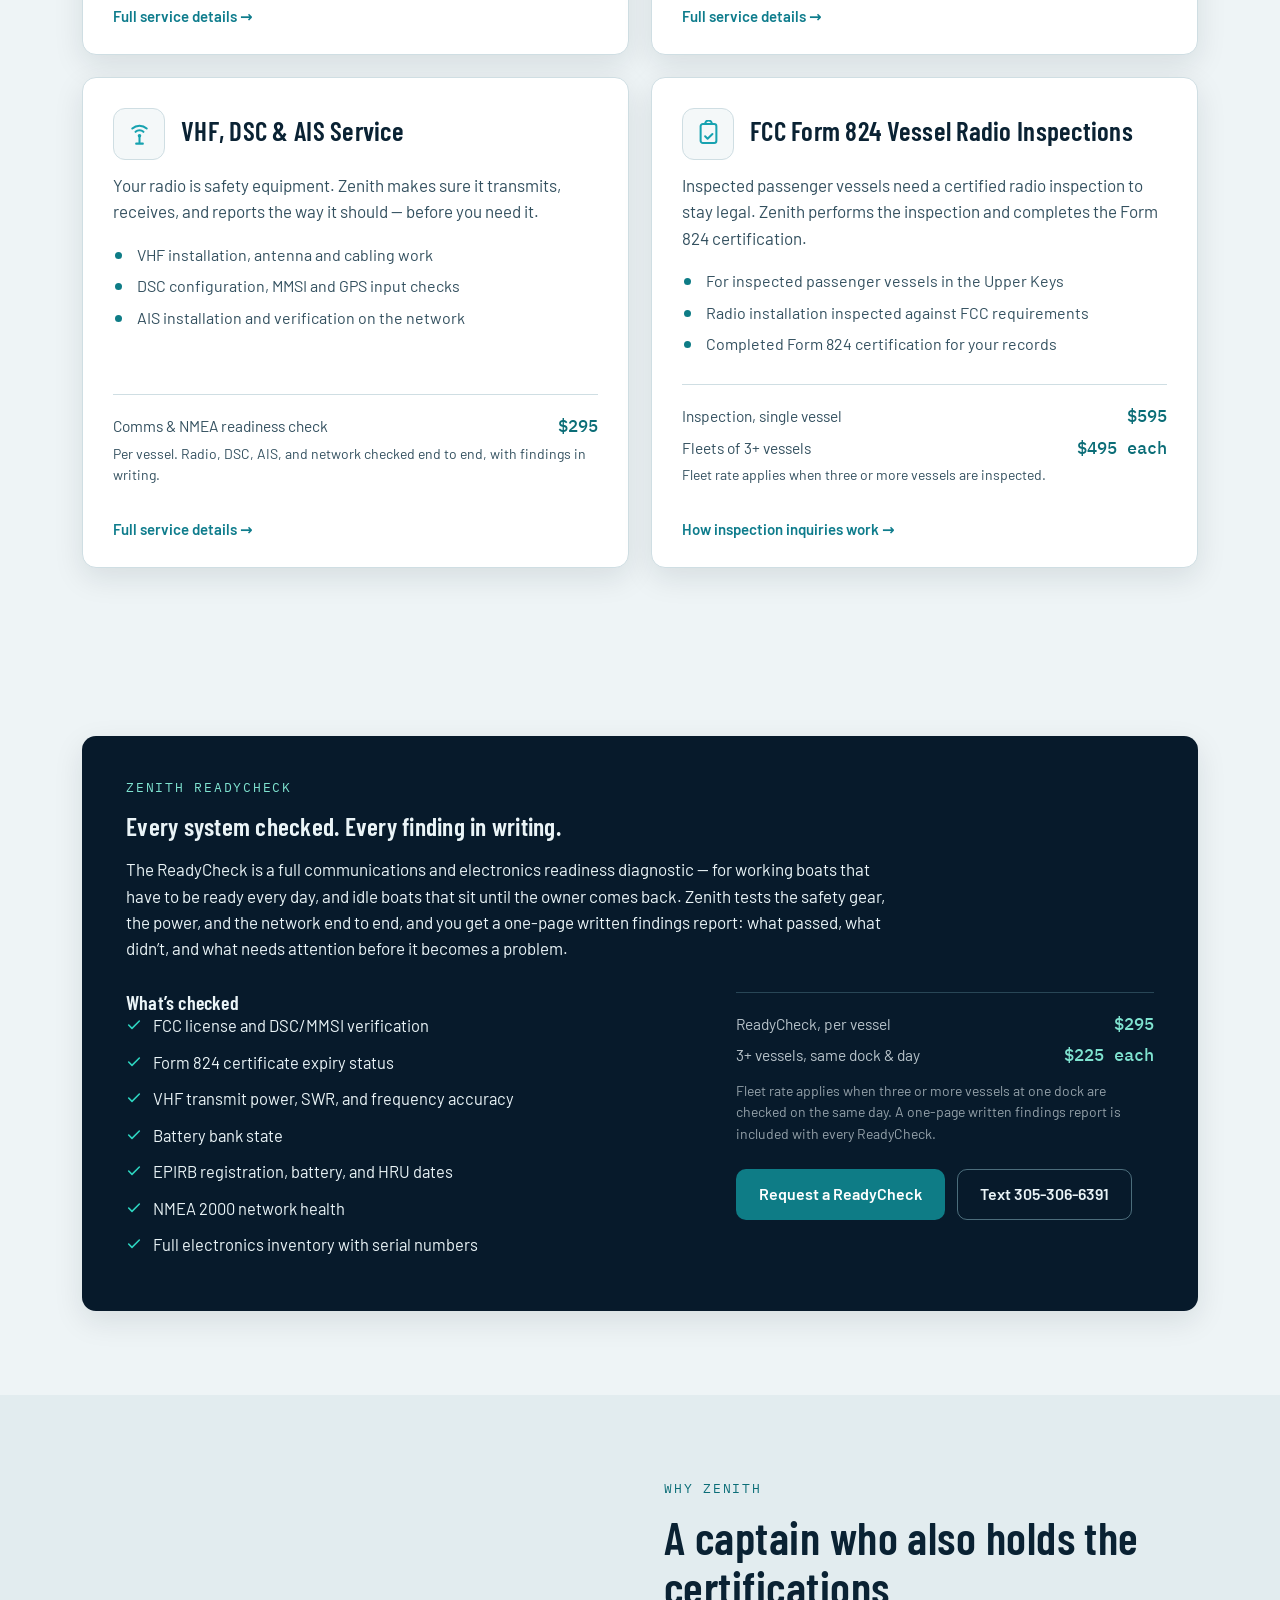
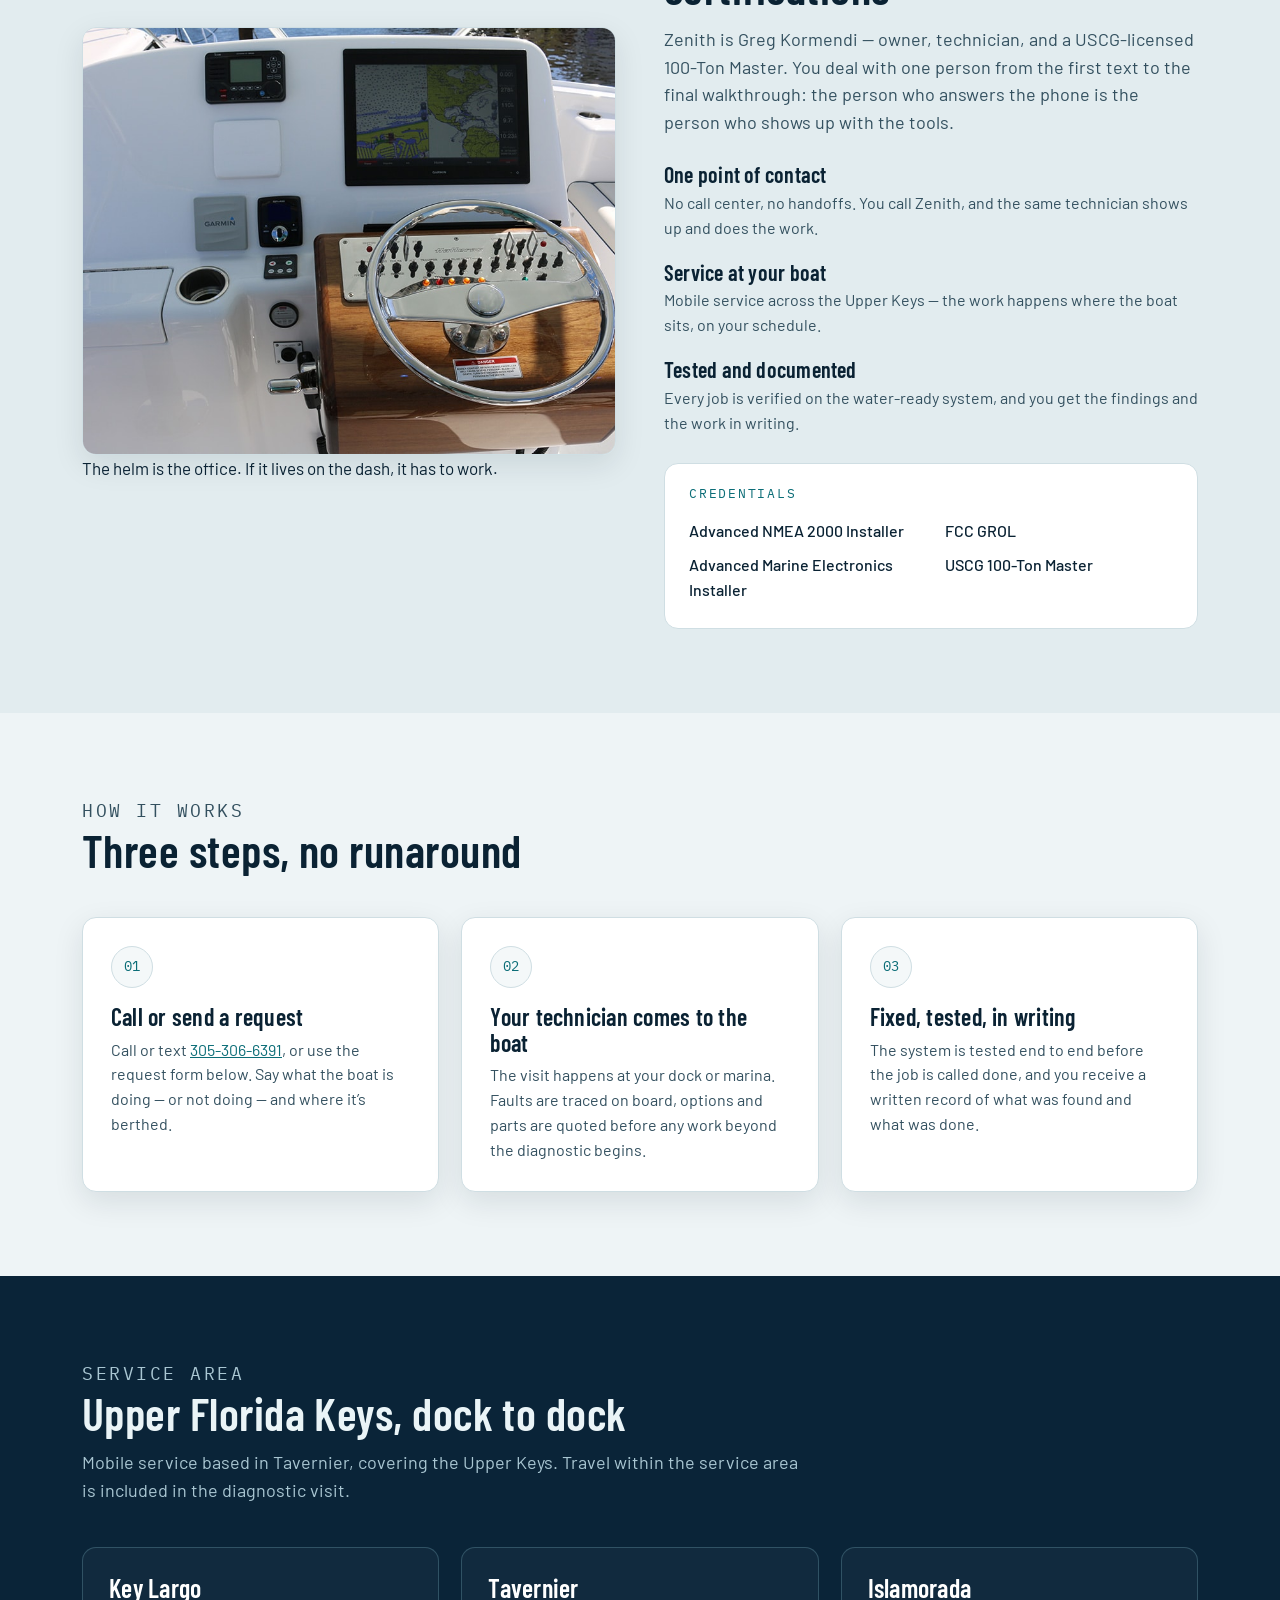
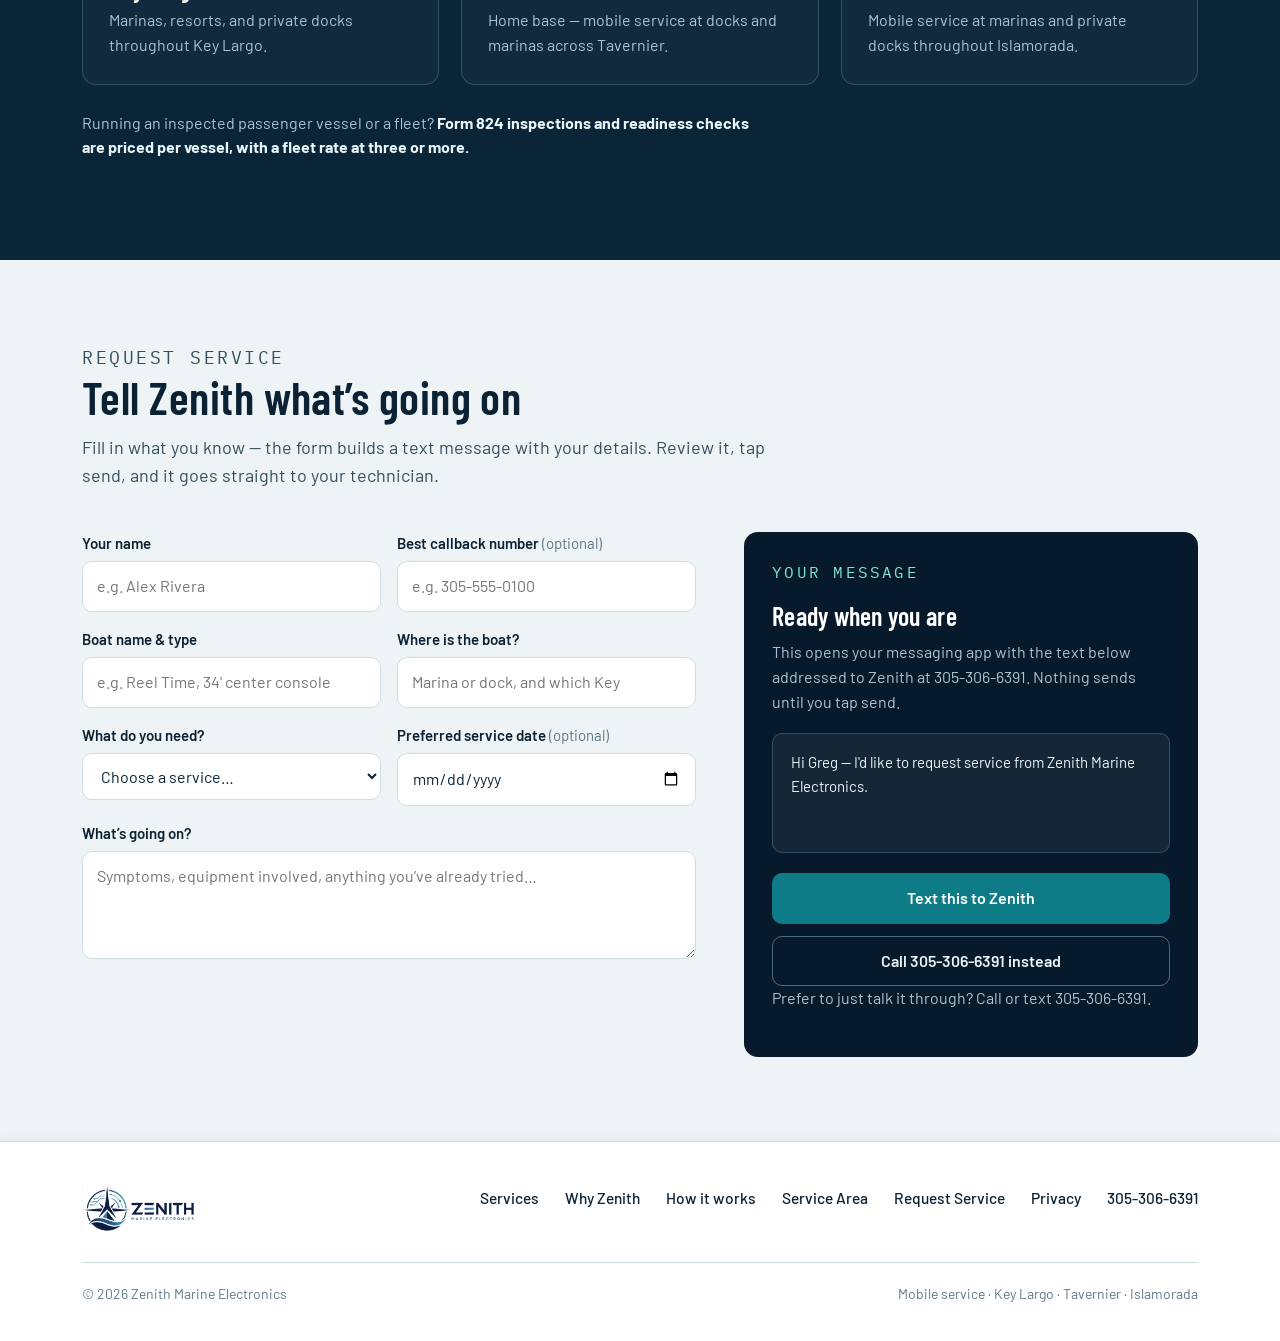
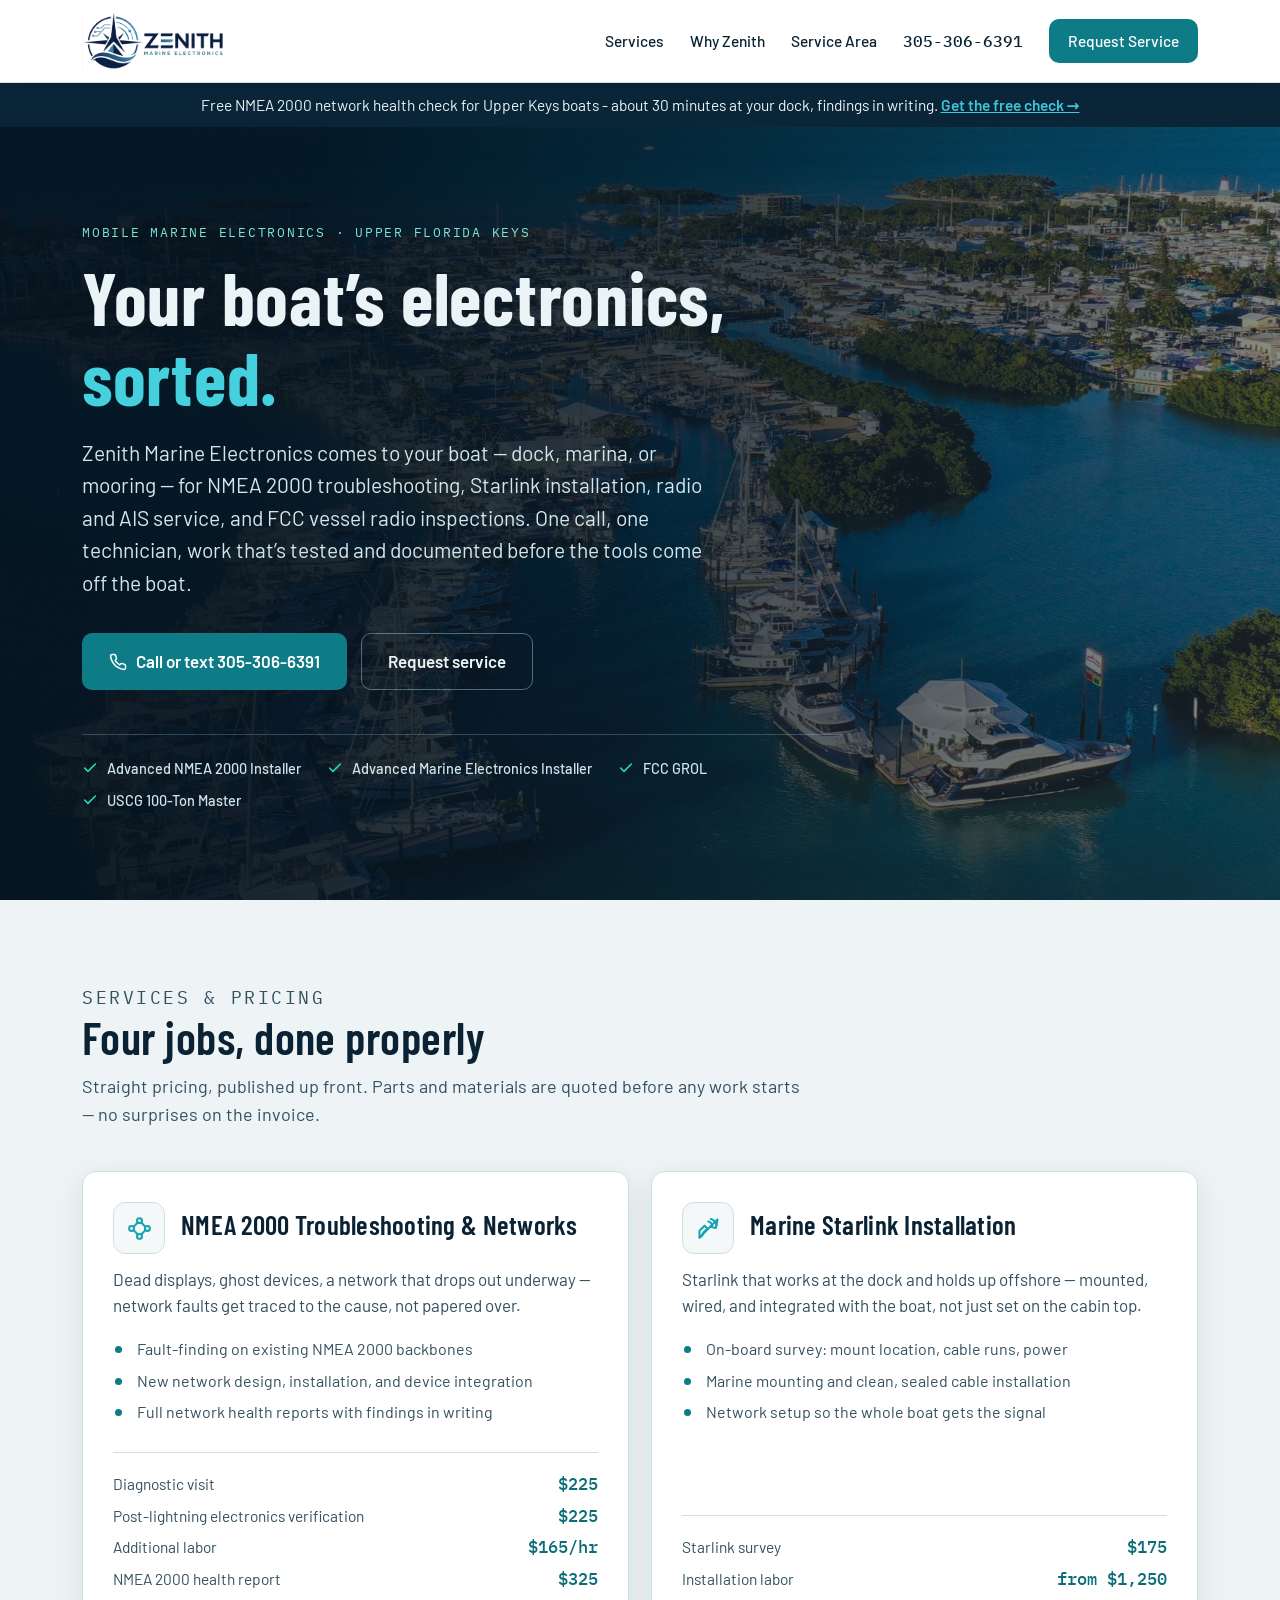
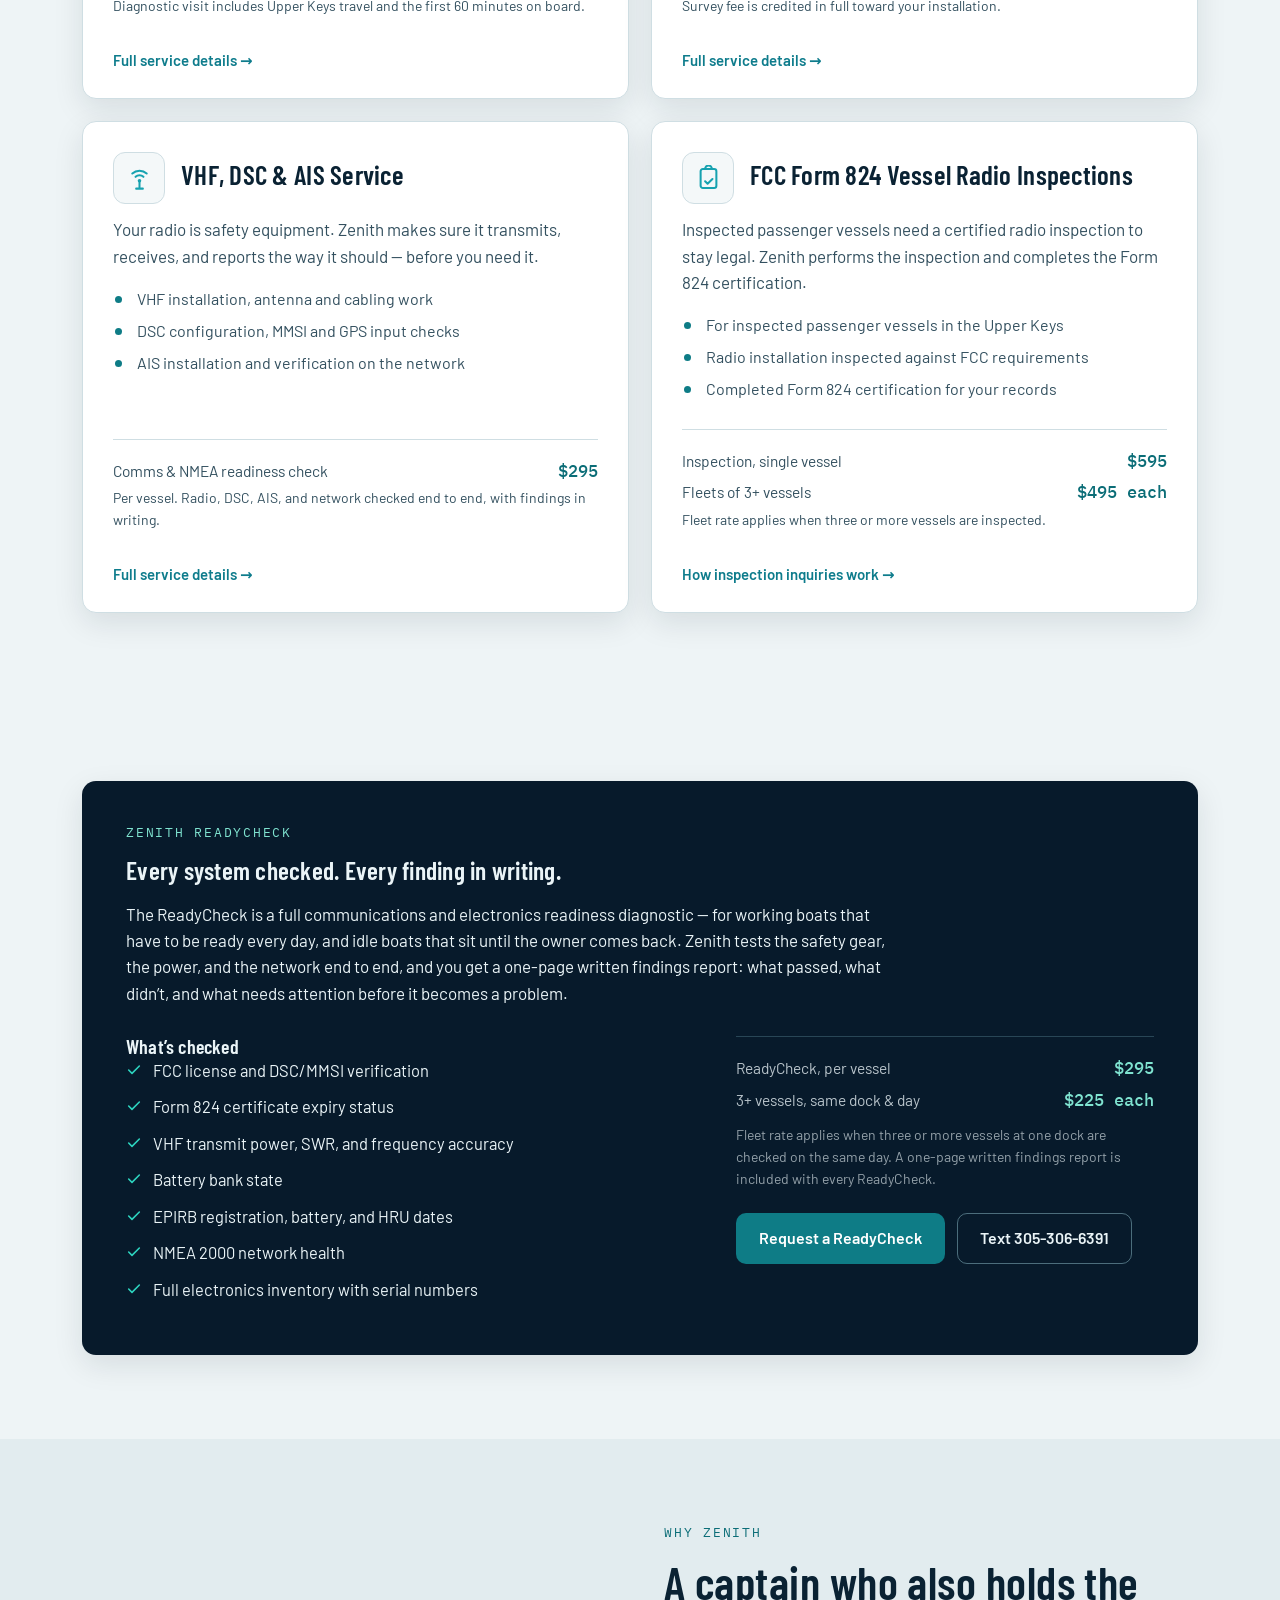
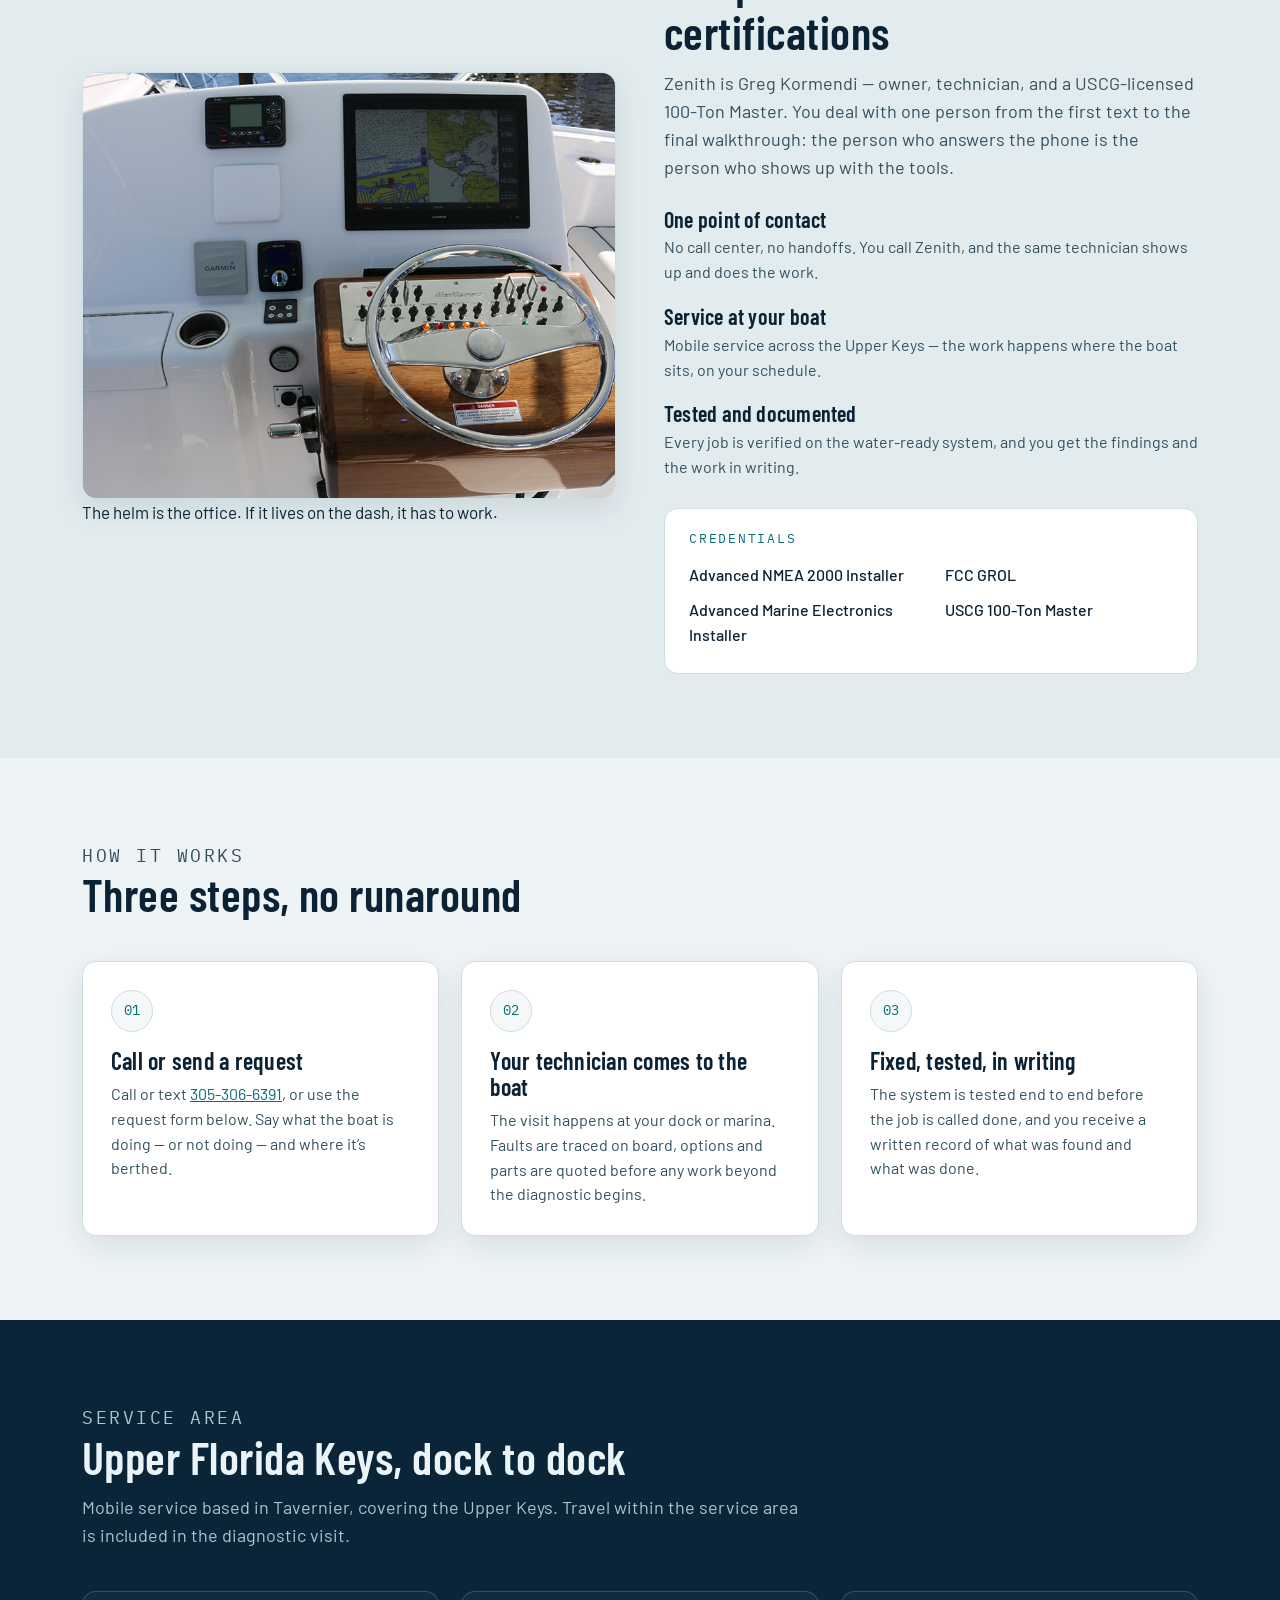
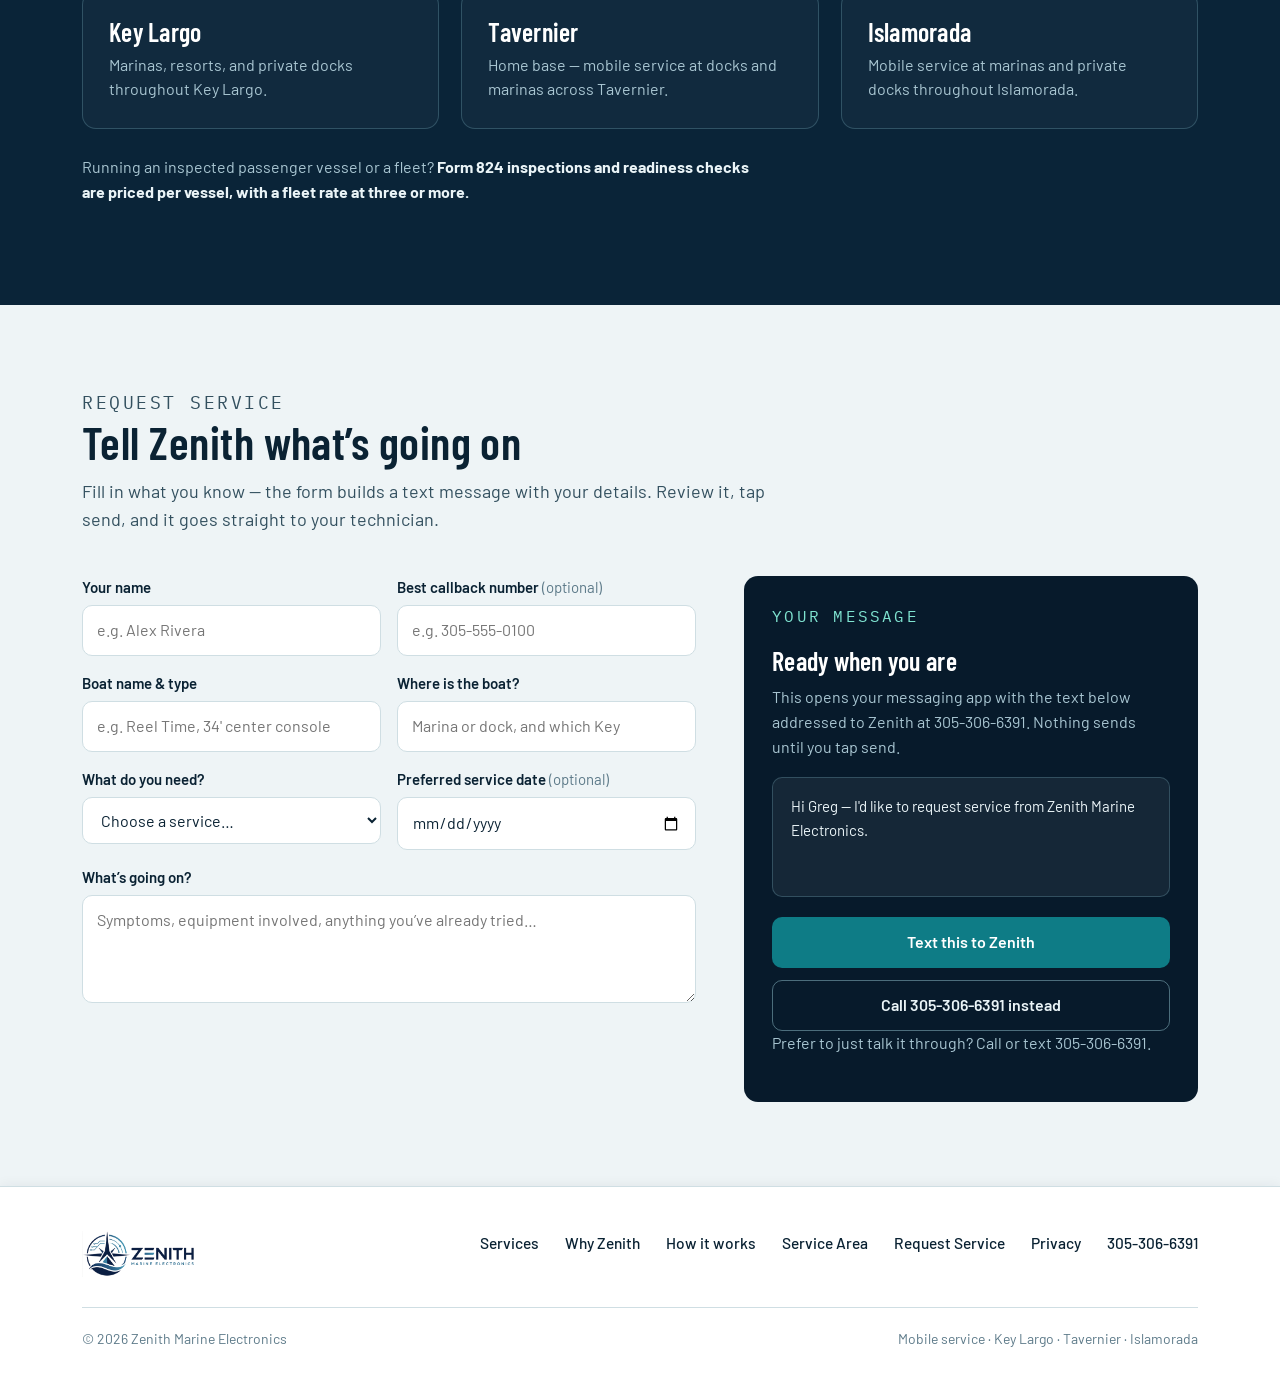
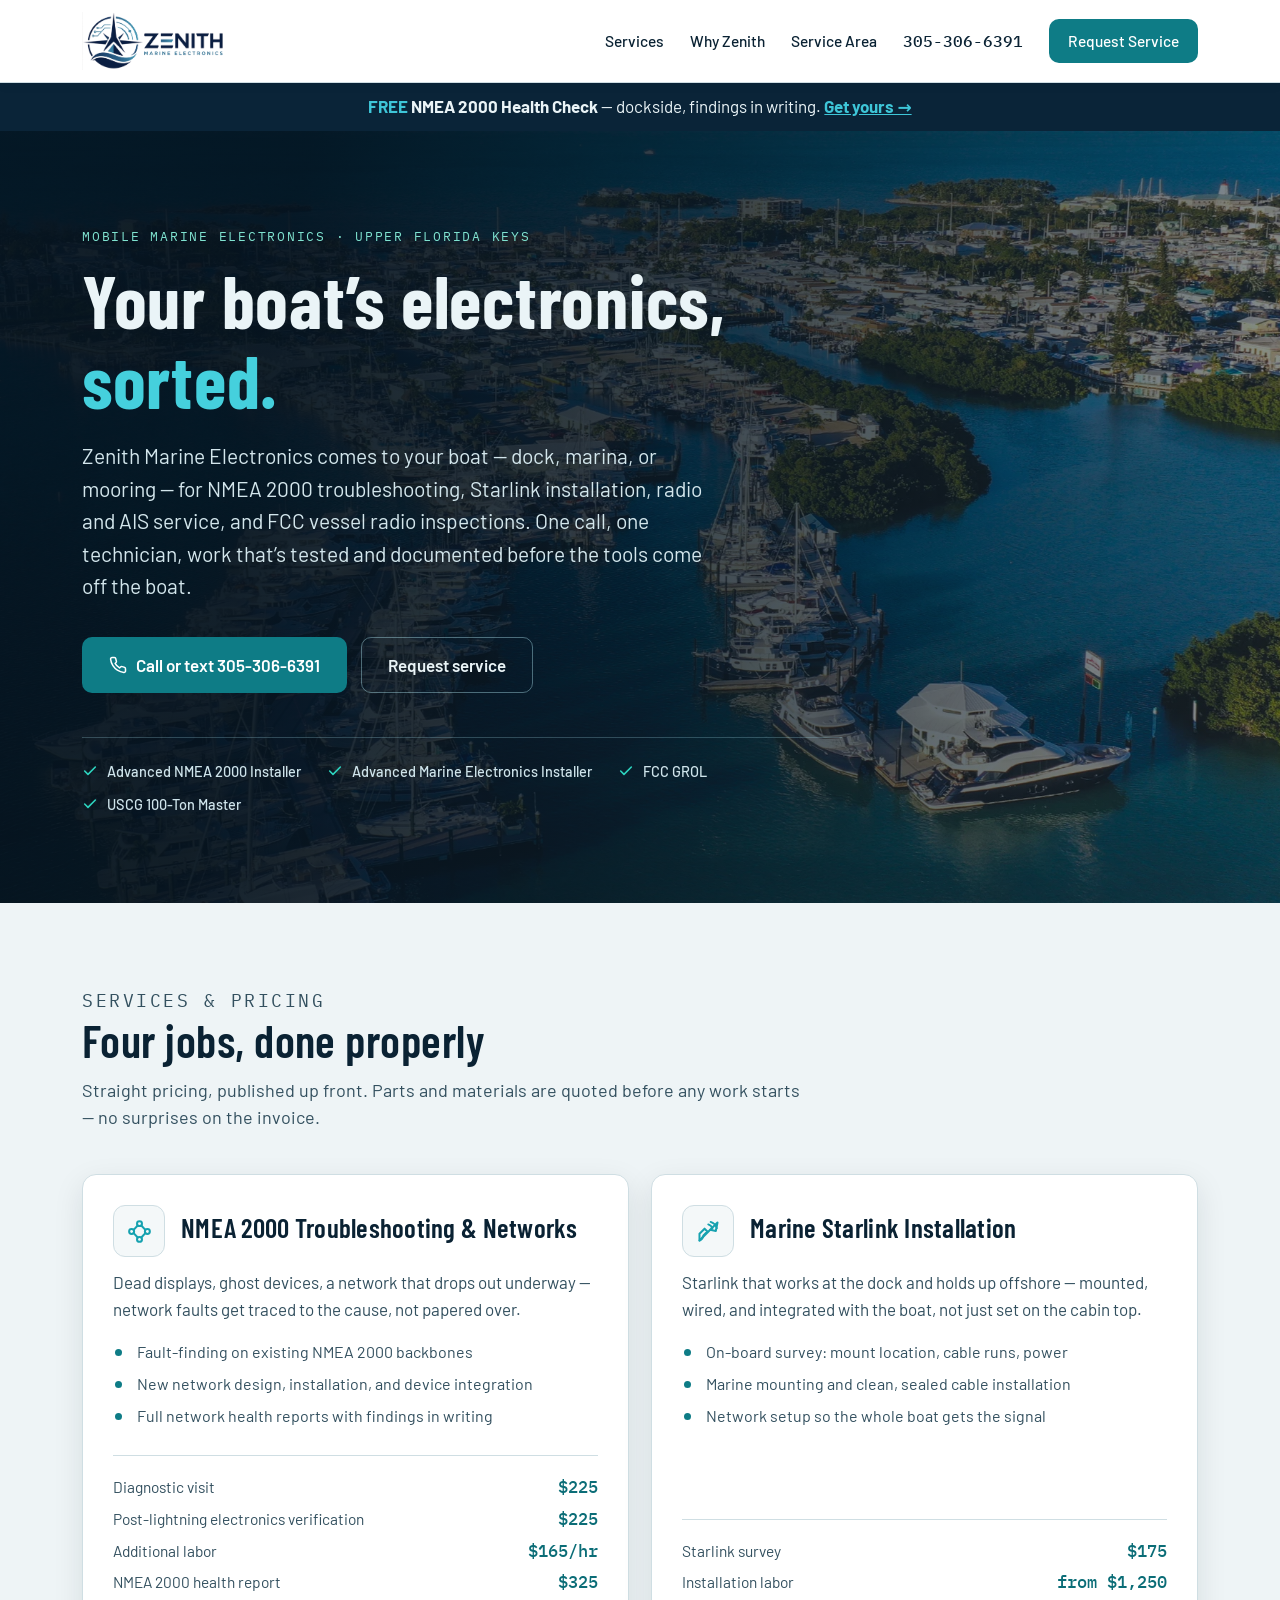
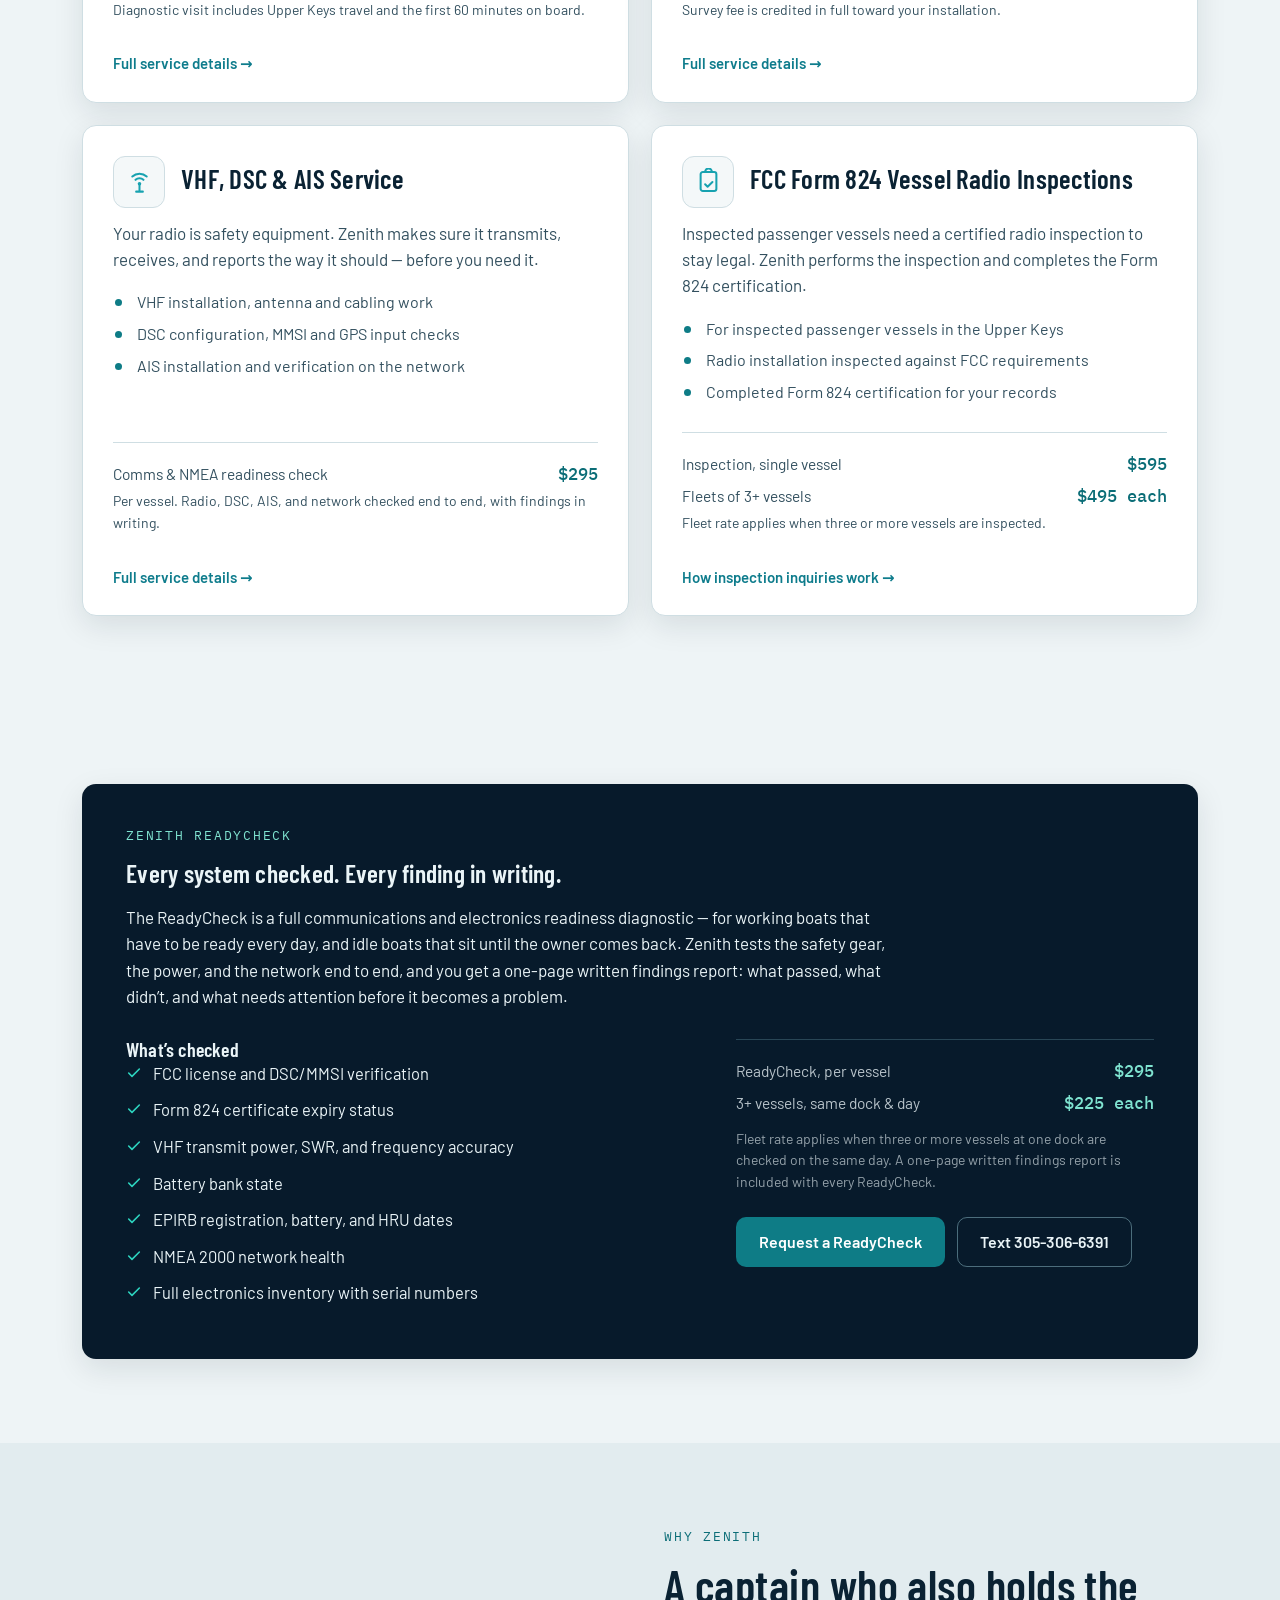
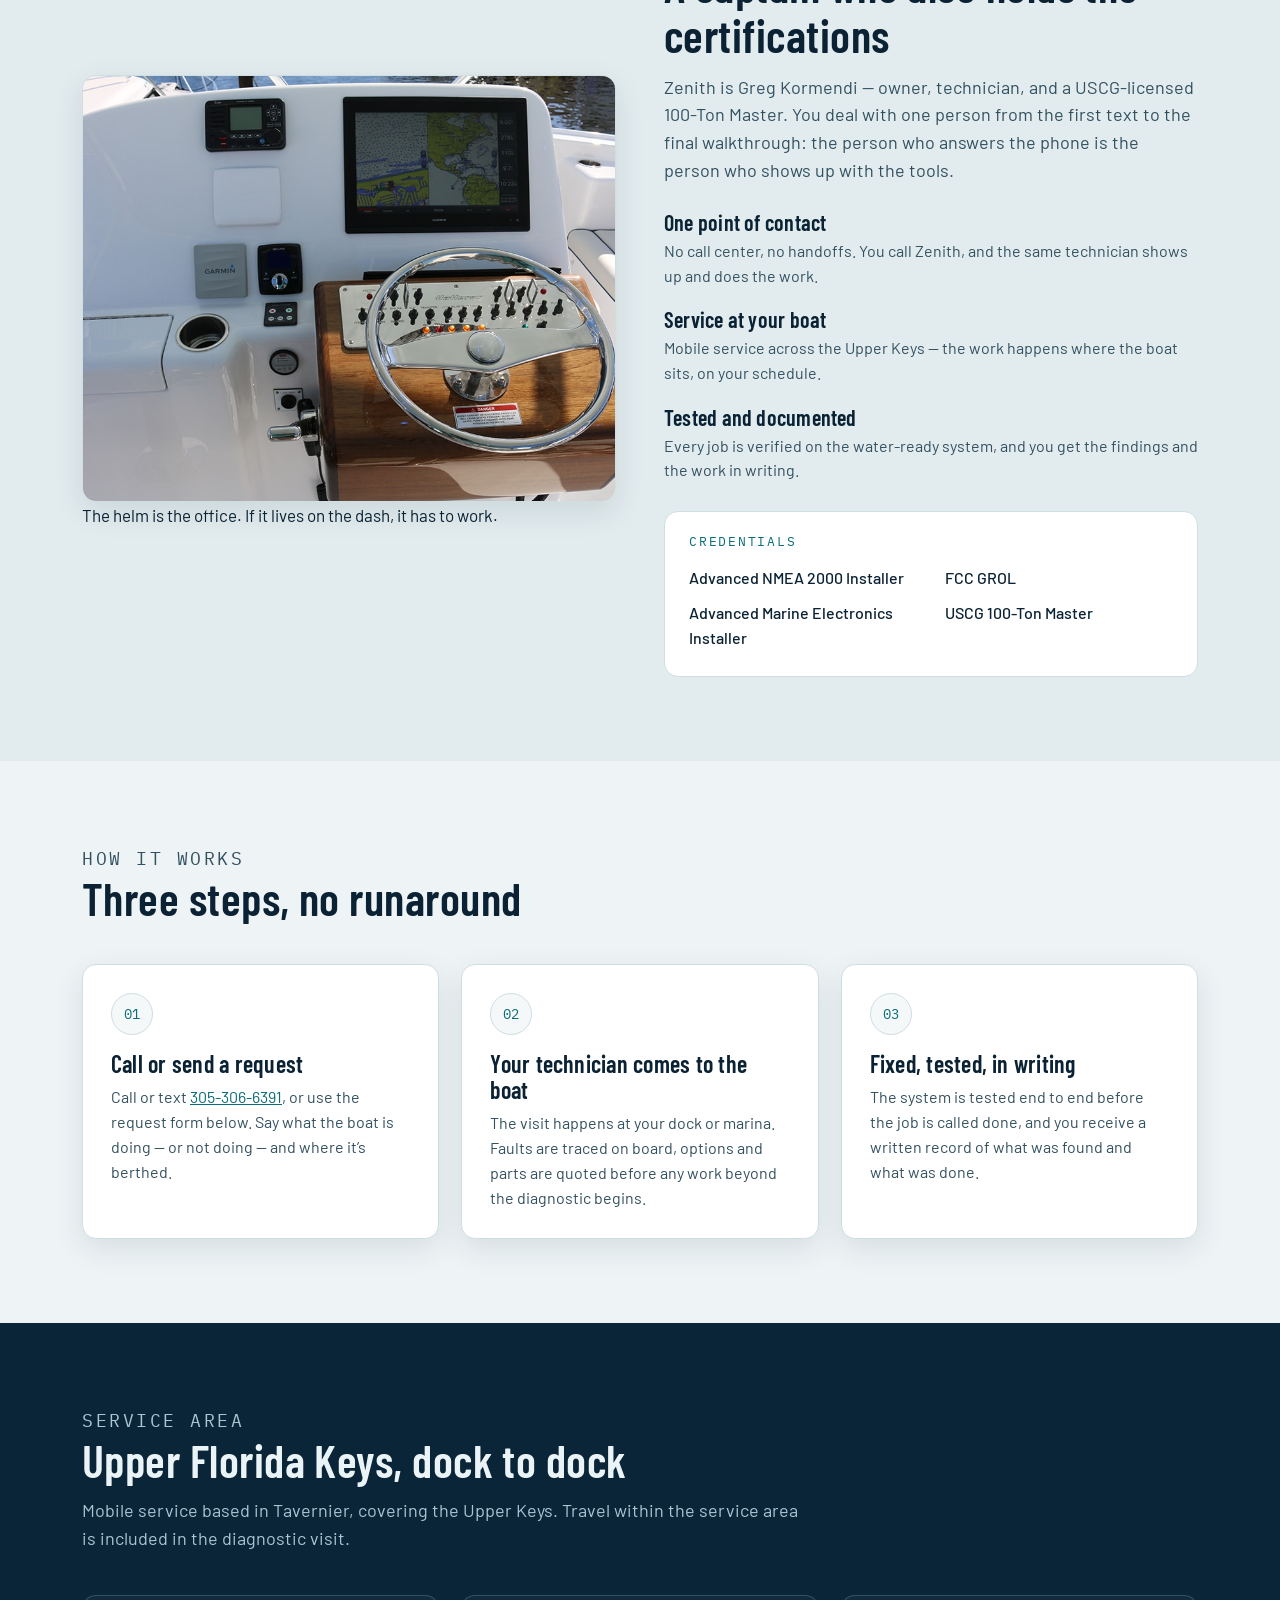
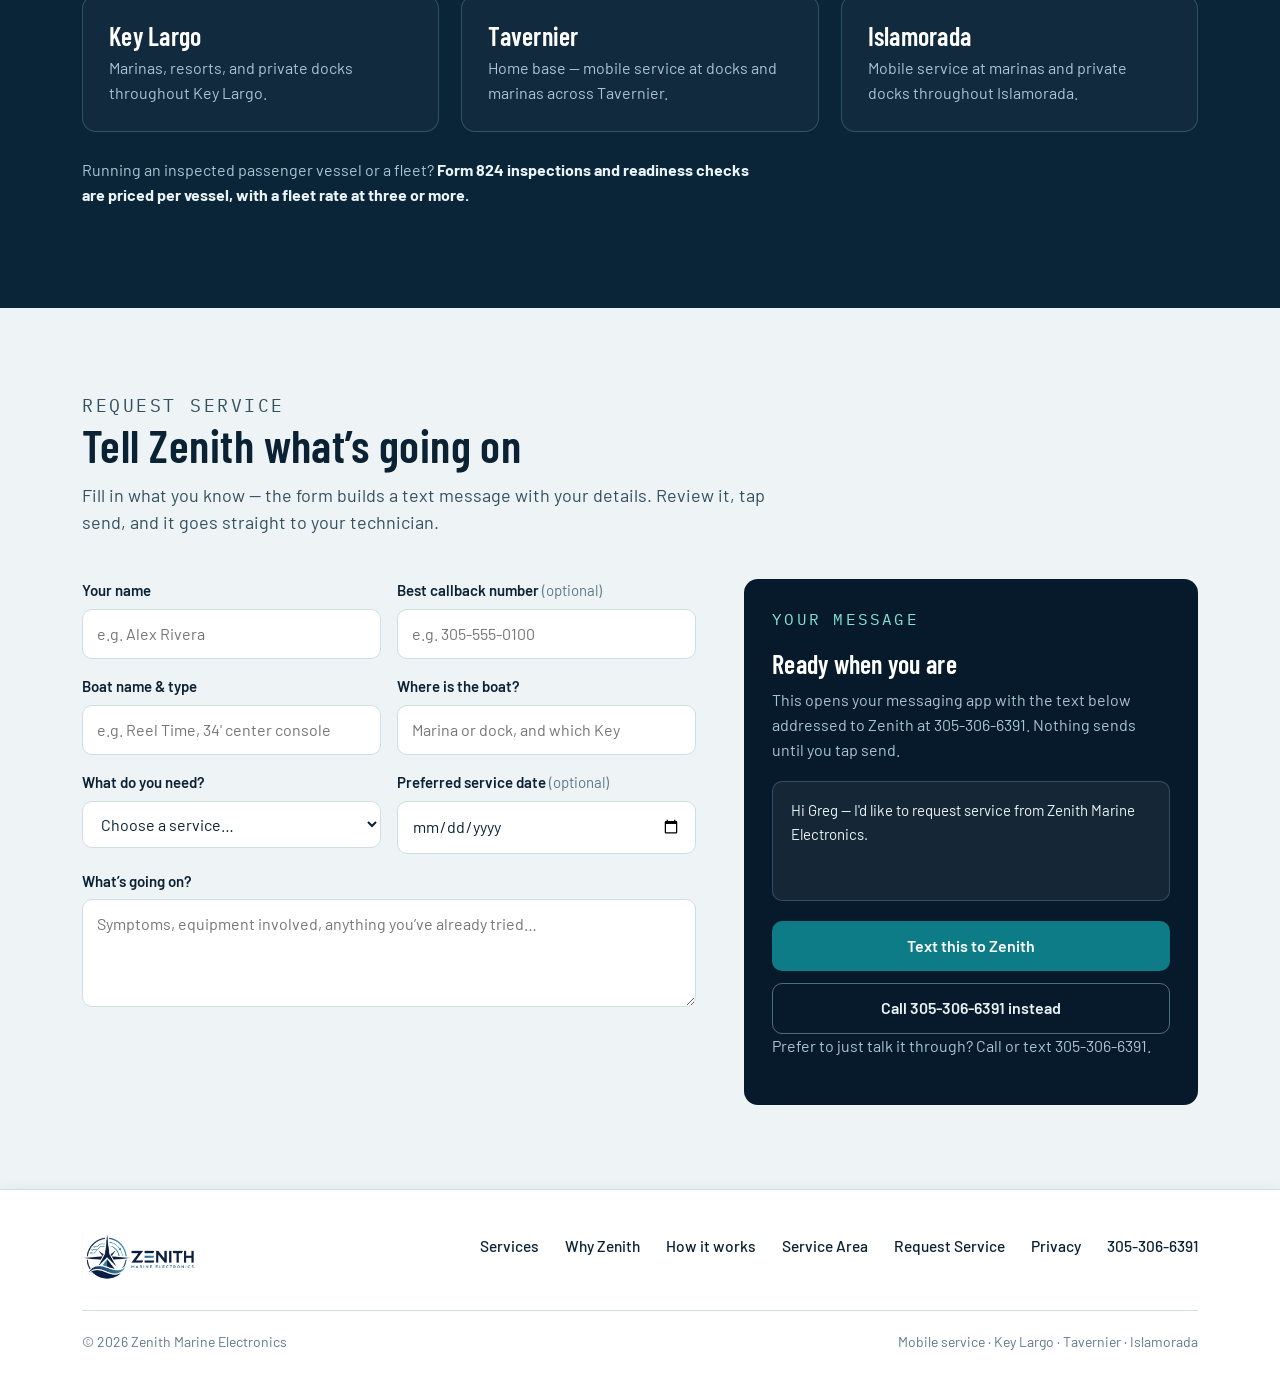
